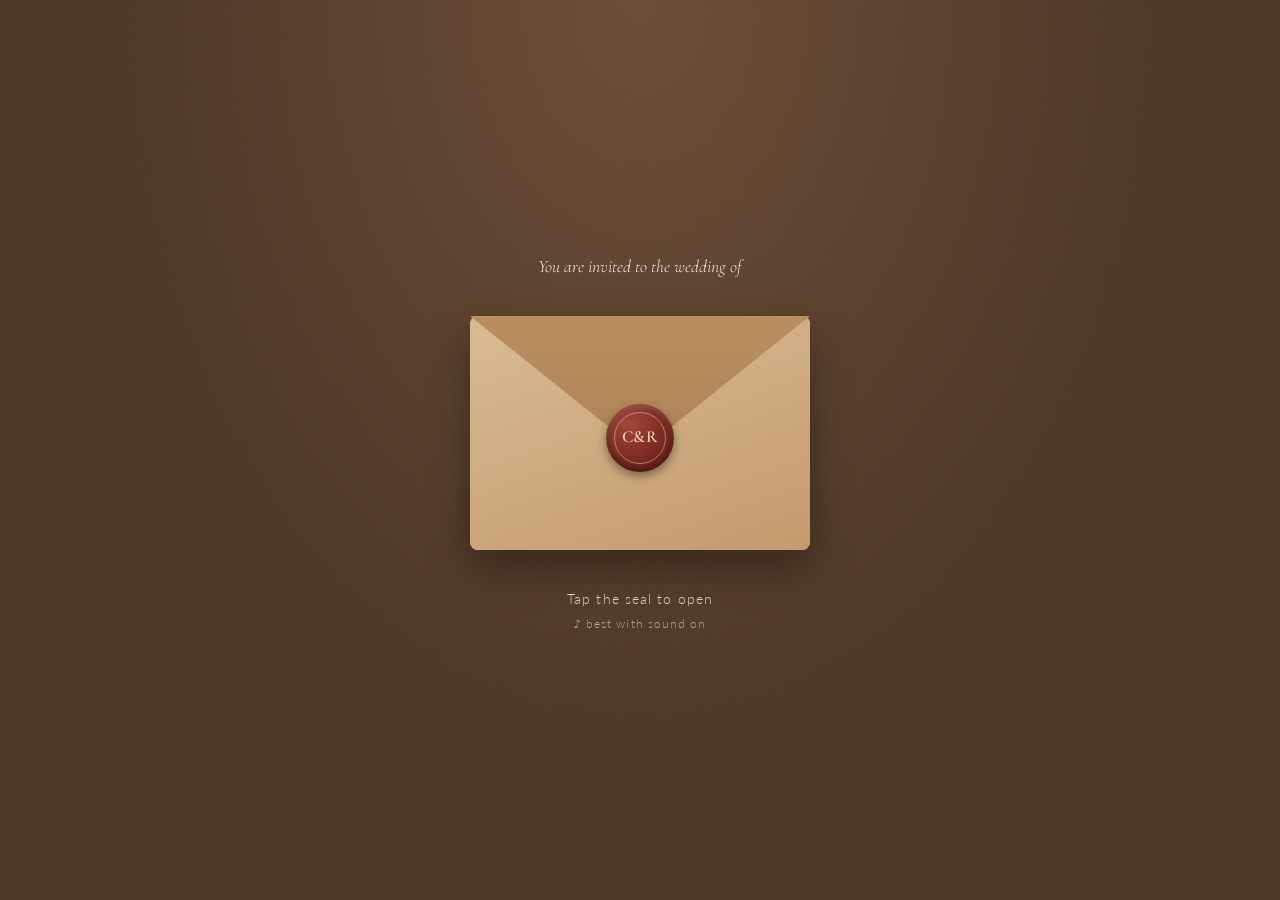
==== index.html @ 9dc74c63 "Connect RSVP to Google Sheet and add invitation details - Google Apps Script backend: name search (3" ====
<!doctype html>
<html lang="en">
<head>
  <meta charset="utf-8" />
  <meta name="viewport" content="width=device-width, initial-scale=1, viewport-fit=cover" />
  <title>Carol &amp; Ranel</title>
  <meta name="description" content="Carol Aquino & Ranel Banta · November 14, 2026 · Find your name and kindly RSVP." />
  <meta name="theme-color" content="#4a3426" />
  <meta property="og:title" content="Carol & Ranel — November 14, 2026" />
  <meta property="og:description" content="You are invited. Find your name and kindly RSVP." />
  <meta property="og:image" content="https://carol-and-ranel.netlify.app/assets/photos/photo-1.jpg" />
  <link rel="preconnect" href="https://fonts.googleapis.com" />
  <link rel="preconnect" href="https://fonts.gstatic.com" crossorigin />
  <link href="https://fonts.googleapis.com/css2?family=Cormorant+Garamond:ital,wght@0,400;0,500;0,600;1,400&family=Great+Vibes&family=Lato:wght@300;400;700&display=swap" rel="stylesheet" />
  <link rel="stylesheet" href="styles.css" />
</head>
<body class="locked">

  <!-- Falling leaves layer -->
  <div class="leaves" aria-hidden="true"></div>

  <!-- ========== 1. INTRO / ENVELOPE ========== -->
  <section id="intro" class="intro" aria-label="Invitation">
    <div class="intro__inner">
      <p class="intro__kicker">You are invited to the wedding of</p>
      <div class="envelope" id="envelope">
        <div class="envelope__back"></div>
        <div class="envelope__letter">
          <span class="script">Carol</span>
          <span class="amp">&amp;</span>
          <span class="script">Ranel</span>
        </div>
        <div class="envelope__front"></div>
        <div class="envelope__flap"></div>
        <button class="seal" id="openBtn" aria-label="Open the invitation">
          <span>C&amp;R</span>
        </button>
      </div>
      <p class="intro__hint">Tap the seal to open <span class="hint-sound">♪ best with sound on</span></p>
    </div>
  </section>

  <!-- ========== 2. RSVP GATE ========== -->
  <section id="gate" class="gate" aria-label="Find your invitation" hidden>

    <!-- Search -->
    <div id="searchCard" class="paper card gate__card reveal">
      <div class="twig" aria-hidden="true"></div>
      <p class="kicker">Please confirm your attendance</p>
      <h1 class="script gate__title">Find your name</h1>
      <p class="muted">Type your first or last name to find your invitation and the seats reserved for you.</p>

      <div class="search">
        <svg class="search__icon" viewBox="0 0 24 24" aria-hidden="true"><path d="M10.5 3a7.5 7.5 0 0 1 5.96 12.06l4.24 4.24-1.4 1.4-4.24-4.24A7.5 7.5 0 1 1 10.5 3Zm0 2a5.5 5.5 0 1 0 0 11 5.5 5.5 0 0 0 0-11Z"/></svg>
        <input id="search" type="search" inputmode="search" autocomplete="off" autocapitalize="words"
               placeholder="e.g. Juan Dela Cruz" aria-label="Search your name" />
      </div>
      <ul id="results" class="results" role="listbox" aria-label="Matching guests" aria-live="polite"></ul>
      <p class="deadline">Kindly RSVP on or before <strong>October 30, 2026</strong></p>
      <div class="help">
        <p class="muted">Can't find your name? Call or message us:</p>
        <div class="contacts" data-contacts></div>
      </div>
    </div>

    <!-- RSVP closed (after deadline) -->
    <div id="closedCard" class="paper card" hidden>
      <div class="twig" aria-hidden="true"></div>
      <p class="kicker">RSVP is now closed</p>
      <h1 class="script gate__title">Thank you</h1>
      <p>Online RSVP closed on October 30, 2026. If you haven't confirmed yet, please call or message us:</p>
      <div class="contacts" data-contacts></div>
      <button class="btn btn--primary" data-enter>View wedding details</button>
    </div>

    <!-- Guest invitation card (after picking a name) -->
    <div id="invite" class="paper card invite" hidden>
      <button class="back" id="backBtn" aria-label="Back to search">← Not you?</button>
      <p class="kicker">Dearest</p>
      <h2 id="guestName" class="guest-name">—</h2>
      <p id="guestMembers" class="members muted"></p>

      <div class="seats">
        <div class="seats__ring"><span id="seatCount">0</span></div>
        <p>
          <strong>seat<span id="seatPlural">s</span> reserved</strong><br />
          <span class="muted small">in your honor</span>
        </p>
      </div>
      <div id="seatIcons" class="seat-icons" aria-hidden="true"></div>

      <!-- New answer -->
      <div id="rsvpForm">
        <p class="question">Will you celebrate with us?</p>
        <div class="choices" role="radiogroup" aria-label="Attendance">
          <button class="choice" data-choice="yes" role="radio" aria-checked="false">
            <span class="choice__icon">♥</span>
            <span>Joyfully<br />accept</span>
          </button>
          <button class="choice" data-choice="no" role="radio" aria-checked="false">
            <span class="choice__icon">✉</span>
            <span>Regretfully<br />decline</span>
          </button>
        </div>

        <div id="countWrap" class="count" hidden>
          <p class="small">How many of your seats will be used?</p>
          <div class="stepper">
            <button type="button" id="minus" aria-label="Fewer">−</button>
            <output id="attending">1</output>
            <button type="button" id="plus" aria-label="More">+</button>
          </div>
        </div>

        <label class="note">
          <span class="small">A message for the couple <span class="muted">(optional)</span></span>
          <textarea id="message" rows="2" maxlength="300" placeholder="Your wishes for Carol &amp; Ranel…"></textarea>
        </label>

        <p id="formError" class="form-error" role="alert" hidden></p>
        <button id="submitBtn" class="btn btn--primary" disabled>Send my RSVP</button>
        <p class="tiny muted rules">This is an adults-only celebration. Only the guests named on your invitation may attend. Answers are final once sent.</p>
      </div>

      <!-- Already answered -->
      <div id="replied" class="replied" hidden>
        <p class="replied__status" id="repliedText"></p>
        <p class="small muted">Need to change your answer? Please call or message us:</p>
        <div class="contacts" data-contacts></div>
        <button class="btn btn--primary" data-enter>View wedding details</button>
      </div>
    </div>

    <!-- Thank-you -->
    <div id="thanks" class="paper card thanks" hidden>
      <div class="thanks__icon" id="thanksIcon">♥</div>
      <h2 class="script" id="thanksTitle">Thank you!</h2>
      <p id="thanksText"></p>
      <button class="btn btn--primary" data-enter>View our wedding details</button>
    </div>
  </section>

  <!-- ========== 3. MAIN SITE (unlocked after RSVP) ========== -->
  <main id="site" class="site" hidden>

    <header class="hero">
      <div class="hero__photo">
        <img src="assets/photos/photo-1.jpg" alt="Carol and Ranel" data-placeholder="Photo 1 · Hero" />
      </div>
      <div class="hero__text">
        <p class="kicker light">Aquino · Banta</p>
        <h1 class="hero__names"><span class="script">Carol</span><span class="amp">&amp;</span><span class="script">Ranel</span></h1>
        <p class="hero__date">Saturday · November 14, 2026</p>
        <p class="hero__place">Mandaluyong City</p>
      </div>
      <a href="#countdown" class="scroll-cue" aria-label="Scroll down"><span></span></a>
    </header>

    <section id="countdown" class="section countdown reveal">
      <p class="kicker">Counting down to forever</p>
      <div class="timer">
        <div><b id="cdD">00</b><small>days</small></div>
        <div><b id="cdH">00</b><small>hours</small></div>
        <div><b id="cdM">00</b><small>mins</small></div>
        <div><b id="cdS">00</b><small>secs</small></div>
      </div>
    </section>

    <section class="section story">
      <div class="story__photo reveal">
        <img src="assets/photos/photo-2.jpg" alt="Carol and Ranel" data-placeholder="Photo 2" />
      </div>
      <div class="story__text reveal">
        <p class="kicker">With our closest loved ones</p>
        <h2 class="script">An intimate celebration</h2>
        <p>We're keeping our wedding intimate and celebrating with our closest family and loved ones. Thank you for being part of our special day — we're so excited to celebrate with you!</p>
      </div>
    </section>

    <section class="section details">
      <p class="kicker reveal">The celebration</p>
      <h2 class="script reveal">Wedding details</h2>
      <div class="detail-grid">
        <article class="paper detail reveal">
          <div class="detail__icon">⛪</div>
          <h3>Ceremony</h3>
          <p class="detail__time">2:30 PM</p>
          <p><strong>San Felipe Neri Parish Church</strong><br />Boni Avenue, 1550 Rt. Rev. G. Aglipay,<br />Mandaluyong City</p>
          <a class="btn btn--ghost" href="https://www.google.com/maps/search/?api=1&query=San+Felipe+Neri+Parish+Church+Boni+Avenue+Mandaluyong+City" target="_blank" rel="noopener">Open in Maps</a>
        </article>
        <article class="paper detail reveal">
          <div class="detail__icon">🥂</div>
          <h3>Reception</h3>
          <p class="detail__time">5:00 PM</p>
          <p><strong>The Secret Garden</strong><br />Barangka Dr. Busilak St.,<br />Mandaluyong City</p>
          <p class="small muted">Reception to follow immediately after the ceremony.</p>
          <a class="btn btn--ghost" href="https://www.google.com/maps/search/?api=1&query=The+Secret+Garden+Barangka+Drive+Mandaluyong+City" target="_blank" rel="noopener">Open in Maps</a>
        </article>
      </div>
    </section>

    <section class="section entourage">
      <p class="kicker reveal">Aquino · Banta</p>
      <h2 class="script reveal">Our entourage</h2>

      <div class="ent-group reveal">
        <h3>Principal Sponsors</h3>
        <div class="ent-cols">
          <p>Coun. Mr. Danny De Guzman<br />Mr. Jon Salang</p>
          <p>Mrs. Mila Panen<br />Mrs. Esther Valencia</p>
        </div>
      </div>
      <div class="ent-cols reveal">
        <div class="ent-group"><h3>Best Man</h3><p>Mr. Richard Valencia</p></div>
        <div class="ent-group"><h3>Brother of the Bride</h3><p>Mr. Raymundo Aquino</p></div>
      </div>
      <div class="ent-cols reveal">
        <div class="ent-group"><h3>Matron of Honor</h3><p>Mrs. Karla Mae Salvador-Macalanda</p></div>
        <div class="ent-group"><h3>Maid of Honor</h3><p>Ms. Christine Salvador</p></div>
      </div>
      <div class="ent-cols reveal">
        <div class="ent-group"><h3>Veil</h3><p>Ms. Arlene Macaraeg<br />Mr. Nico Macaraeg</p></div>
        <div class="ent-group"><h3>Cord</h3><p>Mrs. Cecile Aquino<br />Mr. Eric Aquino</p></div>
      </div>
      <div class="ent-cols reveal">
        <div class="ent-group"><h3>Candle</h3><p>Ms. Joyce Aquino<br />Mr. Kaizer Macalanda</p></div>
        <div class="ent-group"><h3>Coin Bearer</h3><p>Mr. Carlos Magalong</p></div>
      </div>
      <div class="ent-cols reveal">
        <div class="ent-group"><h3>Ring Bearer</h3><p>Mr. Khalifa Drake Medel</p></div>
        <div class="ent-group"><h3>Bible Bearer</h3><p>Mr. Reynald Aquino</p></div>
      </div>
    </section>

    <section class="section attire">
      <p class="kicker reveal">What to wear</p>
      <h2 class="script reveal">Dress code</h2>
      <div class="swatches reveal">
        <span style="--c:#efe6e3" title="Blush cream"></span>
        <span style="--c:#c08a7c" title="Rose brown"></span>
        <span style="--c:#6b4134" title="Chocolate"></span>
        <span style="--c:#2f211c" title="Espresso"></span>
      </div>
      <div class="attire-grid">
        <article class="paper attire-card reveal">
          <h3>Female Guests</h3>
          <p>A formal dress or formal outfit in colors that match our wedding theme.</p>
        </article>
        <article class="paper attire-card reveal">
          <h3>Male Guests</h3>
          <p>A long-sleeved polo or formal polo shirt in colors that match our wedding theme.</p>
        </article>
        <article class="paper attire-card reveal">
          <h3>Female Entourage</h3>
          <p>A floor-length formal dress in a light brown shade.</p>
        </article>
        <article class="paper attire-card reveal">
          <h3>Male Entourage</h3>
          <p>A long-sleeved formal coat in light brown or black shades.</p>
        </article>
      </div>
    </section>

    <section class="section gallery">
      <div class="gallery__photo reveal">
        <img src="assets/photos/photo-3.jpg" alt="Carol and Ranel" data-placeholder="Photo 3" />
      </div>
    </section>

    <section class="section notes">
      <article class="paper detail reveal">
        <div class="detail__icon">🎁</div>
        <h3>Gift Note</h3>
        <p>Your presence is the greatest gift we could ask for.</p>
        <p>If you wish to bless us with a gift, we would truly appreciate it. Most of all, thank you for celebrating this special day with us and for being part of our journey.</p>
      </article>
      <article class="paper detail reveal">
        <div class="detail__icon">📷</div>
        <h3>Snap &amp; Share</h3>
        <p>We'd love to see your favorite moments from our special day! Tag us and use our wedding hashtag:</p>
        <button class="hashtag" id="hashtag" aria-label="Copy hashtag">#CarolAndRanelWedding <span>copy</span></button>
      </article>
    </section>

    <section class="section faq">
      <p class="kicker reveal">Good to know</p>
      <h2 class="script reveal">Questions</h2>
      <details class="reveal"><summary>Can I bring a plus one?</summary><p>We're keeping our wedding intimate, so we kindly ask that only the guests named on your invitation join us. Your reserved seats are shown on your RSVP.</p></details>
      <details class="reveal"><summary>Are kids welcome?</summary><p>This will be an adults-only celebration. We hope you understand as we keep the celebration small.</p></details>
      <details class="reveal"><summary>Can I change my RSVP?</summary><p>Please call or message Karla or Ranel and they'll update it for you.</p></details>
      <details class="reveal"><summary>What time should I arrive?</summary><p>The ceremony starts at 2:30 PM at San Felipe Neri Parish Church. The reception follows immediately after at The Secret Garden.</p></details>
    </section>

    <section class="section my-rsvp reveal">
      <div class="paper card">
        <p class="kicker">Your RSVP</p>
        <p id="myRsvp"></p>
        <p class="small muted">Need to change something? Call or message us:</p>
        <div class="contacts" data-contacts></div>
      </div>
    </section>

    <footer class="footer">
      <p class="script">Carol &amp; Ranel</p>
      <p class="small">11 · 14 · 2026</p>
      <p class="tiny">#CarolAndRanelWedding</p>
    </footer>
  </main>

  <!-- Music toggle -->
  <button id="musicBtn" class="music" aria-label="Toggle music" hidden>
    <span class="music__bars"><i></i><i></i><i></i><i></i></span>
  </button>

  <script src="config.js"></script>
  <script src="demo-guests.js"></script>
  <script src="app.js"></script>
</body>
</html>
---- styles.css ----
/* ============ Rustic palette ============ */
:root {
  --espresso: #3b2a20;
  --bark: #4a3426;
  --walnut: #7b5232;
  --caramel: #a87b51;
  --latte: #cfb08a;
  --cream: #f4ebdd;
  --paper: #fbf6ee;
  --olive: #6b6f4e;
  --ink: #3b2a20;
  --muted: #7d6754;
  --radius: 18px;
  --shadow: 0 10px 30px rgba(59, 42, 32, .18), 0 2px 6px rgba(59, 42, 32, .12);
  --serif: "Cormorant Garamond", Georgia, serif;
  --script: "Great Vibes", cursive;
  --sans: "Lato", system-ui, sans-serif;
  /* subtle paper grain */
  --grain: url("data:image/svg+xml;utf8,<svg xmlns='http://www.w3.org/2000/svg' width='160' height='160'><filter id='n'><feTurbulence type='fractalNoise' baseFrequency='.9' numOctaves='3' stitchTiles='stitch'/><feColorMatrix values='0 0 0 0 .3  0 0 0 0 .2  0 0 0 0 .1  0 0 0 .09 0'/></filter><rect width='100%' height='100%' filter='url(%23n)'/></svg>");
}

* { box-sizing: border-box; }
html { scroll-behavior: smooth; -webkit-text-size-adjust: 100%; }
body {
  margin: 0;
  font-family: var(--sans);
  font-weight: 300;
  color: var(--ink);
  background: var(--cream) var(--grain);
  line-height: 1.6;
  overflow-x: hidden;
}
body.locked { overflow: hidden; height: 100dvh; }
img { max-width: 100%; display: block; }
button { font: inherit; color: inherit; cursor: pointer; -webkit-tap-highlight-color: transparent; }
[hidden] { display: none !important; }

.script { font-family: var(--script); font-weight: 400; }
.kicker { font-family: var(--sans); text-transform: uppercase; letter-spacing: .28em; font-size: .72rem; color: var(--walnut); margin: 0 0 .4rem; }
.kicker.light { color: var(--cream); }
.muted { color: var(--muted); }
.small { font-size: .9rem; }
.tiny { font-size: .75rem; }
h1, h2, h3 { margin: 0; font-weight: 400; }
h2.script { font-size: clamp(2.4rem, 9vw, 3.4rem); color: var(--bark); line-height: 1.1; margin-bottom: 1rem; }

.paper {
  background: var(--paper) var(--grain);
  border-radius: var(--radius);
  box-shadow: var(--shadow);
  position: relative;
}
.paper::after { /* stitched border */
  content: ""; position: absolute; inset: 8px;
  border: 1px dashed rgba(123, 82, 50, .35);
  border-radius: calc(var(--radius) - 6px);
  pointer-events: none;
}

.btn {
  display: inline-flex; align-items: center; justify-content: center;
  padding: .95rem 1.6rem; border-radius: 999px; border: 0;
  font-family: var(--sans); font-weight: 700; letter-spacing: .12em; text-transform: uppercase; font-size: .78rem;
  text-decoration: none; transition: transform .2s, box-shadow .2s, opacity .2s, background .2s;
}
.btn:active { transform: scale(.97); }
.btn--primary { background: var(--walnut); color: var(--cream); width: 100%; box-shadow: 0 6px 16px rgba(123, 82, 50, .35); }
.btn--primary:disabled { opacity: .4; box-shadow: none; cursor: not-allowed; }
.btn--ghost { background: transparent; color: var(--walnut); border: 1.5px solid var(--caramel); }

/* ============ Falling leaves ============ */
.leaves { position: fixed; inset: 0; pointer-events: none; z-index: 5; overflow: hidden; }
.leaf {
  position: absolute; top: -40px; width: 18px; height: 18px;
  background: var(--c, var(--caramel));
  border-radius: 0 70% 0 70%;
  opacity: .75;
  animation: fall var(--d, 12s) linear forwards;
}
@keyframes fall {
  0%   { transform: translate(0, 0) rotate(0deg); }
  25%  { transform: translate(30px, 25vh) rotate(90deg); }
  50%  { transform: translate(-25px, 52vh) rotate(200deg); }
  75%  { transform: translate(35px, 78vh) rotate(290deg); }
  100% { transform: translate(-10px, 110vh) rotate(380deg); }
}

/* ============ 1. Intro / envelope ============ */
.intro {
  position: fixed; inset: 0; z-index: 20;
  display: grid; place-items: center; padding: 24px 16px;
  background:
    radial-gradient(ellipse at top, rgba(168, 123, 81, .35), transparent 60%),
    var(--bark) var(--grain);
  color: var(--cream);
  transition: opacity 1s ease, visibility 1s;
}
.intro.gone { opacity: 0; visibility: hidden; }
.intro__inner { text-align: center; width: 100%; max-width: 380px; }
.intro__kicker { font-family: var(--serif); font-style: italic; font-size: 1.1rem; opacity: .85; margin: 0 0 2.2rem; animation: fadeUp 1.2s .2s both; }
.intro__hint { margin-top: 2.4rem; font-size: .85rem; letter-spacing: .08em; opacity: .85; animation: pulse 2.4s ease-in-out infinite; }
.hint-sound { display: block; font-size: .72rem; opacity: .7; margin-top: .3rem; }

.envelope { position: relative; width: min(84vw, 340px); aspect-ratio: 1.45; margin: 0 auto; perspective: 900px; animation: fadeUp 1.2s .5s both; }
.envelope__back, .envelope__front, .envelope__flap { position: absolute; inset: 0; }
.envelope__back { background: #c8a47c var(--grain); border-radius: 8px; box-shadow: 0 18px 40px rgba(0,0,0,.35); }
.envelope__front {
  background: linear-gradient(160deg, #d9bb93, #c49a6c) ;
  clip-path: polygon(0 0, 50% 55%, 100% 0, 100% 100%, 0 100%);
  border-radius: 8px; z-index: 3;
}
.envelope__flap {
  background: linear-gradient(180deg, #b98e60, #a87b51);
  clip-path: polygon(0 0, 100% 0, 50% 58%);
  transform-origin: top; z-index: 4;
  transition: transform .8s cubic-bezier(.6, 0, .3, 1), z-index 0s .4s;
}
.envelope__letter {
  position: absolute; left: 7%; right: 7%; top: 8%; bottom: 8%; z-index: 2;
  background: var(--paper) var(--grain); border-radius: 6px;
  display: flex; align-items: center; justify-content: center; gap: .4rem; flex-wrap: wrap;
  color: var(--bark); font-size: 2rem;
  transition: transform 1s cubic-bezier(.3, 1.3, .5, 1) .6s;
}
.envelope__letter .amp { font-family: var(--serif); font-style: italic; font-size: 1.4rem; color: var(--caramel); }
.seal {
  position: absolute; left: 50%; top: 52%; z-index: 5;
  width: 68px; height: 68px; margin: -34px 0 0 -34px; border: 0; border-radius: 50%;
  background: radial-gradient(circle at 35% 30%, #a2463a, #6e231b 70%);
  box-shadow: 0 4px 10px rgba(0,0,0,.4), inset 0 -3px 6px rgba(0,0,0,.35), inset 0 3px 4px rgba(255,255,255,.15);
  color: #f1d3bf; font-family: var(--serif); font-weight: 600; font-size: 1.05rem; letter-spacing: .02em;
  animation: sealBeat 2.4s ease-in-out infinite;
  transition: transform .5s, opacity .5s;
}
.seal span { display: grid; place-items: center; width: 52px; height: 52px; margin: auto; border: 1.5px solid rgba(241, 211, 191, .5); border-radius: 50%; }
.envelope.open .seal { transform: scale(0) rotate(90deg); opacity: 0; animation: none; }
.envelope.open .envelope__flap { transform: rotateX(180deg); z-index: 1; }
.envelope.open .envelope__letter { transform: translateY(-58%); }

@keyframes sealBeat { 0%, 100% { transform: scale(1); } 50% { transform: scale(1.08); } }
@keyframes pulse { 0%, 100% { opacity: .5; } 50% { opacity: 1; } }
@keyframes fadeUp { from { opacity: 0; transform: translateY(24px); } to { opacity: 1; transform: none; } }

/* ============ 2. RSVP gate ============ */
.gate {
  min-height: 100dvh; padding: max(28px, env(safe-area-inset-top)) 16px 40px;
  display: flex; flex-direction: column; align-items: center; justify-content: center; gap: 20px;
  background:
    radial-gradient(ellipse at 50% -10%, rgba(168, 123, 81, .35), transparent 60%),
    var(--cream) var(--grain);
}
.card { width: 100%; max-width: 440px; padding: 34px 24px 28px; text-align: center; }
.gate__title { font-size: clamp(2.8rem, 12vw, 3.6rem); color: var(--bark); line-height: 1.05; margin: .1rem 0 .5rem; }
.twig {
  height: 28px; margin: -6px auto 10px; width: 120px;
  background: url("data:image/svg+xml;utf8,<svg xmlns='http://www.w3.org/2000/svg' viewBox='0 0 120 28'><path d='M4 20 C40 6 80 6 116 20' stroke='%237b5232' stroke-width='1.4' fill='none'/><g fill='%236b6f4e'><ellipse cx='24' cy='12' rx='6' ry='2.6' transform='rotate(-30 24 12)'/><ellipse cx='42' cy='9' rx='6' ry='2.6' transform='rotate(25 42 9)'/><ellipse cx='60' cy='7' rx='6' ry='2.6' transform='rotate(-20 60 7)'/><ellipse cx='78' cy='9' rx='6' ry='2.6' transform='rotate(-25 78 9)'/><ellipse cx='96' cy='12' rx='6' ry='2.6' transform='rotate(30 96 12)'/></g></svg>") center/contain no-repeat;
}

.search { position: relative; margin-top: 1.2rem; }
.search__icon { position: absolute; left: 16px; top: 50%; width: 20px; height: 20px; transform: translateY(-50%); fill: var(--caramel); }
.search input {
  width: 100%; padding: 16px 16px 16px 46px;
  font: 400 1.05rem var(--sans); /* >=16px prevents iOS zoom */
  color: var(--ink); background: #fff; border: 1.5px solid var(--latte); border-radius: 14px;
  outline: none; transition: border-color .2s, box-shadow .2s;
  -webkit-appearance: none; appearance: none;
}
.search input:focus { border-color: var(--walnut); box-shadow: 0 0 0 4px rgba(168, 123, 81, .2); }

.results { list-style: none; margin: 10px 0 0; padding: 0; text-align: left; }
.results li {
  display: flex; align-items: center; justify-content: space-between; gap: 10px;
  padding: 14px 16px; margin-top: 8px; border-radius: 12px;
  background: #fff; border: 1px solid rgba(207, 176, 138, .6);
  animation: fadeUp .35s both; cursor: pointer; transition: background .2s, transform .15s;
}
.results li:active { transform: scale(.98); background: #f6eee2; }
.results .r-name { font-family: var(--serif); font-size: 1.2rem; font-weight: 600; color: var(--bark); line-height: 1.2; }
.results .r-sub { display: block; font-size: .78rem; color: var(--muted); font-family: var(--sans); font-weight: 400; }
.results .r-seats { flex: none; font-size: .72rem; font-weight: 700; letter-spacing: .06em; color: var(--cream); background: var(--caramel); padding: 5px 10px; border-radius: 999px; }
.results .r-done { background: var(--olive); }
.results .empty { justify-content: center; text-align: center; cursor: default; color: var(--muted); font-size: .9rem; background: transparent; border-style: dashed; }
.help { font-size: .82rem; margin: 1.2rem 0 0; }

/* Invitation card */
.invite { animation: fadeUp .6s both; }
.back { position: absolute; top: 18px; left: 18px; z-index: 2; background: none; border: 0; color: var(--walnut); font-size: .8rem; padding: 6px; }
.guest-name { font-family: var(--serif); font-weight: 600; font-size: clamp(1.8rem, 8vw, 2.3rem); color: var(--bark); line-height: 1.15; margin-top: .4rem; }
.members { font-size: .88rem; margin: .4rem 0 0; }
.seats { display: flex; align-items: center; justify-content: center; gap: 14px; margin: 1.4rem 0 .6rem; text-align: left; }
.seats p { margin: 0; line-height: 1.3; }
.seats__ring {
  width: 74px; height: 74px; border-radius: 50%; display: grid; place-items: center;
  background: conic-gradient(var(--walnut) 0 100%); padding: 4px;
  animation: pop .7s cubic-bezier(.3, 1.6, .5, 1) .2s both;
}
.seats__ring span { width: 100%; height: 100%; border-radius: 50%; display: grid; place-items: center; background: var(--paper); font-family: var(--serif); font-size: 2.3rem; font-weight: 600; color: var(--walnut); }
.seat-icons { display: flex; justify-content: center; gap: 8px; margin-bottom: 1.2rem; flex-wrap: wrap; }
.seat-icons i {
  width: 26px; height: 30px; display: block; opacity: 0; animation: pop .45s cubic-bezier(.3, 1.6, .5, 1) both;
  background: url("data:image/svg+xml;utf8,<svg xmlns='http://www.w3.org/2000/svg' viewBox='0 0 26 30'><g fill='%23a87b51'><rect x='4' y='2' width='18' height='14' rx='3'/><rect x='2' y='15' width='22' height='5' rx='2'/><rect x='4' y='20' width='3' height='9' rx='1'/><rect x='19' y='20' width='3' height='9' rx='1'/></g></svg>") center/contain no-repeat;
}
.seat-icons i.used { filter: none; }
.seat-icons i.unused { opacity: .25 !important; }
@keyframes pop { from { opacity: 0; transform: scale(.3); } to { opacity: 1; transform: none; } }

.question { font-family: var(--serif); font-style: italic; font-size: 1.3rem; margin: .4rem 0 .9rem; color: var(--bark); }
.choices { display: grid; grid-template-columns: 1fr 1fr; gap: 12px; }
.choice {
  display: flex; flex-direction: column; align-items: center; gap: 6px;
  padding: 16px 8px; border-radius: 14px; background: #fff; border: 1.5px solid var(--latte);
  font-size: .82rem; font-weight: 700; letter-spacing: .06em; text-transform: uppercase; line-height: 1.3;
  transition: all .25s;
}
.choice__icon { font-size: 1.5rem; color: var(--caramel); transition: transform .3s; }
.choice[aria-checked="true"] { background: var(--walnut); border-color: var(--walnut); color: var(--cream); transform: translateY(-2px); box-shadow: 0 8px 18px rgba(123, 82, 50, .35); }
.choice[aria-checked="true"] .choice__icon { color: var(--cream); transform: scale(1.25); }
.choice[data-choice="no"][aria-checked="true"] { background: var(--muted); border-color: var(--muted); }

.count { margin-top: 1.1rem; animation: fadeUp .4s both; }
.count p { margin: 0 0 .5rem; }
.stepper { display: inline-flex; align-items: center; gap: 4px; background: #fff; border: 1.5px solid var(--latte); border-radius: 999px; padding: 4px; }
.stepper button { width: 44px; height: 44px; border-radius: 50%; border: 0; background: var(--cream); font-size: 1.4rem; color: var(--walnut); }
.stepper button:disabled { opacity: .35; }
.stepper output { min-width: 48px; font-family: var(--serif); font-size: 1.6rem; font-weight: 600; color: var(--bark); }

.note { display: block; text-align: left; margin: 1.2rem 0 1rem; }
.note textarea {
  width: 100%; margin-top: 6px; padding: 12px 14px; resize: none;
  font: 400 1rem var(--sans); color: var(--ink);
  background: #fff; border: 1.5px solid var(--latte); border-radius: 12px; outline: none;
}
.note textarea:focus { border-color: var(--walnut); }
.invite .tiny { margin: .9rem 0 0; }

.thanks { animation: fadeUp .6s both; }
.thanks__icon { font-size: 3rem; color: var(--walnut); animation: heartbeat 1.4s ease-in-out infinite; }
.thanks h2 { font-size: 3.2rem; color: var(--bark); }
.thanks p { margin: .3rem 0 1.4rem; }
@keyframes heartbeat { 0%, 100% { transform: scale(1); } 15% { transform: scale(1.25); } 30% { transform: scale(1); } 45% { transform: scale(1.15); } }

.shake { animation: shake .4s; }
@keyframes shake { 25% { transform: translateX(-6px); } 75% { transform: translateX(6px); } }

/* ============ 3. Main site ============ */
.site { animation: fadeIn 1.2s both; }
@keyframes fadeIn { from { opacity: 0; } to { opacity: 1; } }

.photo-fallback {
  width: 100%; height: 100%; display: grid; place-items: center; text-align: center;
  background: repeating-linear-gradient(45deg, #b48c64 0 14px, #a9805a 14px 28px);
  color: var(--cream); font-family: var(--serif); font-style: italic; font-size: 1.2rem;
}

.hero { position: relative; height: 100svh; min-height: 560px; overflow: hidden; color: var(--cream); }
.hero__photo { position: absolute; inset: 0; }
.hero__photo img, .hero__photo .photo-fallback { width: 100%; height: 100%; object-fit: cover; animation: kenburns 20s ease-out both; }
.hero::after { content: ""; position: absolute; inset: 0; background: linear-gradient(180deg, rgba(59,42,32,.15) 30%, rgba(59,42,32,.85)); }
.hero__text { position: absolute; left: 0; right: 0; bottom: 14vh; z-index: 2; text-align: center; padding: 0 16px; }
.hero__names { display: flex; flex-direction: column; align-items: center; line-height: .95; margin: .4rem 0 1rem; }
.hero__names .script { font-size: clamp(3.6rem, 18vw, 6rem); text-shadow: 0 2px 20px rgba(0,0,0,.3); }
.hero__names .amp { font-family: var(--serif); font-style: italic; font-size: 1.6rem; color: var(--latte); }
.hero__names > * { animation: fadeUp 1.2s both; }
.hero__names > :nth-child(2) { animation-delay: .3s; }
.hero__names > :nth-child(3) { animation-delay: .6s; }
.hero__date { font-family: var(--serif); font-size: 1.25rem; letter-spacing: .06em; margin: 0; animation: fadeUp 1.2s .9s both; }
.hero__place { font-size: .8rem; letter-spacing: .25em; text-transform: uppercase; opacity: .85; margin: .2rem 0 0; animation: fadeUp 1.2s 1.1s both; }
.scroll-cue { position: absolute; bottom: 4vh; left: 50%; z-index: 2; width: 26px; height: 42px; margin-left: -13px; border: 1.5px solid var(--cream); border-radius: 20px; opacity: .8; }
.scroll-cue span { position: absolute; top: 8px; left: 50%; width: 4px; height: 8px; margin-left: -2px; border-radius: 2px; background: var(--cream); animation: scrollDot 1.8s infinite; }
@keyframes scrollDot { 0% { opacity: 0; transform: translateY(0); } 40% { opacity: 1; } 100% { opacity: 0; transform: translateY(14px); } }
@keyframes kenburns { from { transform: scale(1.15); } to { transform: scale(1); } }

.section { padding: 72px 16px; max-width: 760px; margin: 0 auto; text-align: center; }

.countdown { padding-top: 56px; padding-bottom: 40px; }
.timer { display: grid; grid-template-columns: repeat(4, 1fr); gap: 10px; max-width: 420px; margin: .6rem auto 0; }
.timer div { background: var(--paper) var(--grain); border-radius: 14px; padding: 14px 4px; box-shadow: var(--shadow); }
.timer b { display: block; font-family: var(--serif); font-size: 2rem; font-weight: 600; color: var(--walnut); line-height: 1; }
.timer small { font-size: .65rem; letter-spacing: .18em; text-transform: uppercase; color: var(--muted); }

.story { display: grid; gap: 28px; }
.story__photo { position: relative; width: 78%; max-width: 360px; margin: 0 auto; aspect-ratio: 4/5; border-radius: 200px 200px 16px 16px; overflow: hidden; box-shadow: var(--shadow); border: 6px solid var(--paper); }
.story__photo img, .story__photo .photo-fallback { width: 100%; height: 100%; object-fit: cover; }
.story__text p:last-child { font-family: var(--serif); font-size: 1.2rem; line-height: 1.6; }

.details { background: none; }
.detail-grid { display: grid; gap: 18px; }
.detail { padding: 30px 22px; }
.detail__icon { font-size: 2rem; }
.detail h3 { font-family: var(--serif); font-size: 1.7rem; font-weight: 600; color: var(--bark); }
.detail__time { font-family: var(--sans); font-weight: 700; letter-spacing: .2em; color: var(--walnut); margin: .2rem 0 .6rem; }
.detail p { margin: 0 0 1.1rem; }

.swatches { display: flex; justify-content: center; gap: 10px; flex-wrap: wrap; margin: 1.2rem 0; }
.swatches span { width: 42px; height: 42px; border-radius: 50%; background: var(--c); box-shadow: 0 4px 10px rgba(0,0,0,.15), inset 0 0 0 3px rgba(255,255,255,.4); }

.gallery { padding-top: 0; }
.gallery__photo { aspect-ratio: 3/4; max-width: 420px; margin: 0 auto; overflow: hidden; border-radius: 16px; box-shadow: var(--shadow); border: 6px solid var(--paper); transform: rotate(-2deg); }
.gallery__photo img, .gallery__photo .photo-fallback { width: 100%; height: 100%; object-fit: cover; }

.faq details { text-align: left; background: var(--paper) var(--grain); border-radius: 14px; margin: 10px 0; box-shadow: 0 2px 8px rgba(59,42,32,.08); }
.faq summary { padding: 16px 44px 16px 18px; font-family: var(--serif); font-size: 1.2rem; font-weight: 600; color: var(--bark); list-style: none; position: relative; cursor: pointer; }
.faq summary::-webkit-details-marker { display: none; }
.faq summary::after { content: "+"; position: absolute; right: 18px; top: 50%; transform: translateY(-50%); font-family: var(--sans); color: var(--caramel); font-size: 1.4rem; transition: transform .3s; }
.faq details[open] summary::after { transform: translateY(-50%) rotate(45deg); }
.faq details p { margin: 0; padding: 0 18px 16px; }

.my-rsvp .card { margin: 0 auto; }
.my-rsvp p#myRsvp { font-family: var(--serif); font-size: 1.2rem; }

.footer { text-align: center; padding: 50px 16px calc(90px + env(safe-area-inset-bottom)); background: var(--espresso) var(--grain); color: var(--latte); }
.footer .script { font-size: 2.6rem; color: var(--cream); margin: 0; }
.footer p { margin: .2rem 0; }

/* Scroll reveal */
.reveal { opacity: 0; transform: translateY(30px); transition: opacity .9s ease, transform .9s ease; }
.reveal.in { opacity: 1; transform: none; }

/* ============ Music button ============ */
.music {
  position: fixed; right: 16px; bottom: calc(16px + env(safe-area-inset-bottom)); z-index: 30;
  width: 50px; height: 50px; border-radius: 50%; border: 0;
  background: var(--walnut); box-shadow: 0 6px 18px rgba(59,42,32,.4);
  display: grid; place-items: center;
}
.music__bars { display: flex; align-items: flex-end; gap: 3px; height: 18px; }
.music__bars i { width: 3px; height: 100%; background: var(--cream); border-radius: 2px; transform-origin: bottom; animation: eq 1s ease-in-out infinite; }
.music__bars i:nth-child(2) { animation-delay: -.3s; }
.music__bars i:nth-child(3) { animation-delay: -.6s; }
.music__bars i:nth-child(4) { animation-delay: -.15s; }
.music.off .music__bars i { animation: none; transform: scaleY(.25); }
@keyframes eq { 0%, 100% { transform: scaleY(.3); } 50% { transform: scaleY(1); } }

/* ============ Larger screens ============ */
@media (min-width: 760px) {
  .story { grid-template-columns: 1fr 1fr; align-items: center; text-align: left; }
  .detail-grid { grid-template-columns: 1fr 1fr; }
  .hero__names { flex-direction: row; gap: 1rem; align-items: baseline; justify-content: center; }
}

@media (prefers-reduced-motion: reduce) {
  *, *::before, *::after { animation-duration: .01ms !important; animation-iteration-count: 1 !important; transition-duration: .01ms !important; }
  .leaves { display: none; }
}

/* keep leaves behind cards & text */
.card, .detail, .timer div, .faq details, .story__photo, .gallery__photo { z-index: 6; }
.hero__text, .scroll-cue { z-index: 6; }
.search input::-webkit-search-cancel-button { -webkit-appearance: none; height: 16px; width: 16px; cursor: pointer;
  background: url("data:image/svg+xml;utf8,<svg xmlns='http://www.w3.org/2000/svg' viewBox='0 0 16 16'><path d='M3 3l10 10M13 3L3 13' stroke='%23a87b51' stroke-width='2' stroke-linecap='round'/></svg>") center/contain no-repeat; }

/* ============ Contacts ============ */
.contacts { display: grid; gap: 8px; margin: .6rem 0 1.2rem; text-align: left; }
.contact { display: flex; align-items: center; gap: 8px; padding: 10px 12px; background: #fff; border: 1px solid rgba(207, 176, 138, .6); border-radius: 12px; }
.contact__name { flex: 1; font-family: var(--serif); font-weight: 600; font-size: 1.05rem; color: var(--bark); line-height: 1.2; }
.contact__name small { display: block; font-family: var(--sans); font-weight: 400; font-size: .78rem; color: var(--muted); letter-spacing: .04em; }
.contact a { flex: none; padding: 8px 14px; border-radius: 999px; background: var(--cream); color: var(--walnut); font-size: .72rem; font-weight: 700; letter-spacing: .1em; text-transform: uppercase; text-decoration: none; }
.contact a:active { background: var(--latte); }
.help .contacts { margin-bottom: 0; }
.help p { margin: 0; }

.deadline { margin: 1.2rem 0 0; font-family: var(--serif); font-style: italic; font-size: 1.05rem; color: var(--walnut); }
.form-error { margin: 0 0 .8rem; padding: 10px 12px; border-radius: 10px; background: #f7e3dc; color: #8a3a2a; font-size: .88rem; }
.rules { line-height: 1.5; }
.replied { animation: fadeUp .4s both; }
.replied__status { font-family: var(--serif); font-size: 1.25rem; color: var(--bark); margin: .4rem 0 1rem; }

/* loading dots */
.results .loading { display: flex; gap: 10px; align-items: center; justify-content: center; }
.dots { display: inline-flex; gap: 4px; }
.dots i { width: 6px; height: 6px; border-radius: 50%; background: var(--caramel); animation: dot 1s infinite; }
.dots i:nth-child(2) { animation-delay: .15s; }
.dots i:nth-child(3) { animation-delay: .3s; }
@keyframes dot { 0%, 100% { opacity: .25; transform: translateY(0); } 50% { opacity: 1; transform: translateY(-3px); } }

/* ============ Entourage (dark section) ============ */
.entourage { background: var(--bark) var(--grain); color: var(--cream); max-width: none; }
.entourage h2.script { color: var(--cream); }
.entourage .kicker { color: var(--latte); }
.entourage > * { max-width: 560px; margin-left: auto; margin-right: auto; }
.ent-group { margin: 1.4rem 0 0; }
.ent-group h3 { font-family: var(--script); font-size: 1.9rem; color: var(--latte); line-height: 1.1; margin-bottom: .2rem; }
.ent-group p { margin: 0; font-family: var(--serif); font-size: 1.08rem; line-height: 1.45; }
.ent-cols { display: grid; grid-template-columns: 1fr 1fr; gap: 6px 14px; }
.ent-cols > .ent-group { margin-top: 1.4rem; }
.ent-group .ent-cols p { margin: 0; }

/* ============ Dress code ============ */
.attire-grid { display: grid; grid-template-columns: 1fr 1fr; gap: 12px; margin-top: .4rem; }
.attire-card { padding: 22px 14px; }
.attire-card h3 { font-family: var(--script); font-size: 1.7rem; color: var(--walnut); line-height: 1.1; margin-bottom: .3rem; }
.attire-card p { margin: 0; font-size: .9rem; line-height: 1.5; }

/* ============ Gift & hashtag ============ */
.notes { display: grid; gap: 18px; padding-top: 24px; }
.notes .detail h3 { margin-bottom: .6rem; }
.notes .detail p { margin: 0 0 .8rem; }
.hashtag {
  display: inline-flex; align-items: center; gap: 8px; max-width: 100%;
  padding: 10px 16px; border-radius: 999px; border: 1.5px dashed var(--caramel); background: #fff;
  font-family: var(--serif); font-weight: 600; font-size: 1.05rem; color: var(--walnut); position: relative; z-index: 7;
}
.hashtag span { font-family: var(--sans); font-size: .65rem; letter-spacing: .12em; text-transform: uppercase; color: var(--cream); background: var(--caramel); border-radius: 999px; padding: 3px 8px; }

.my-rsvp p#myRsvp { line-height: 1.5; }

@media (min-width: 760px) {
  .notes { grid-template-columns: 1fr 1fr; }
  .attire-grid { grid-template-columns: repeat(4, 1fr); }
}
@media (max-width: 420px) {
  .ent-group h3 { font-size: 1.6rem; }
  .ent-group p { font-size: .98rem; }
  .ent-cols { gap: 4px 10px; }
}
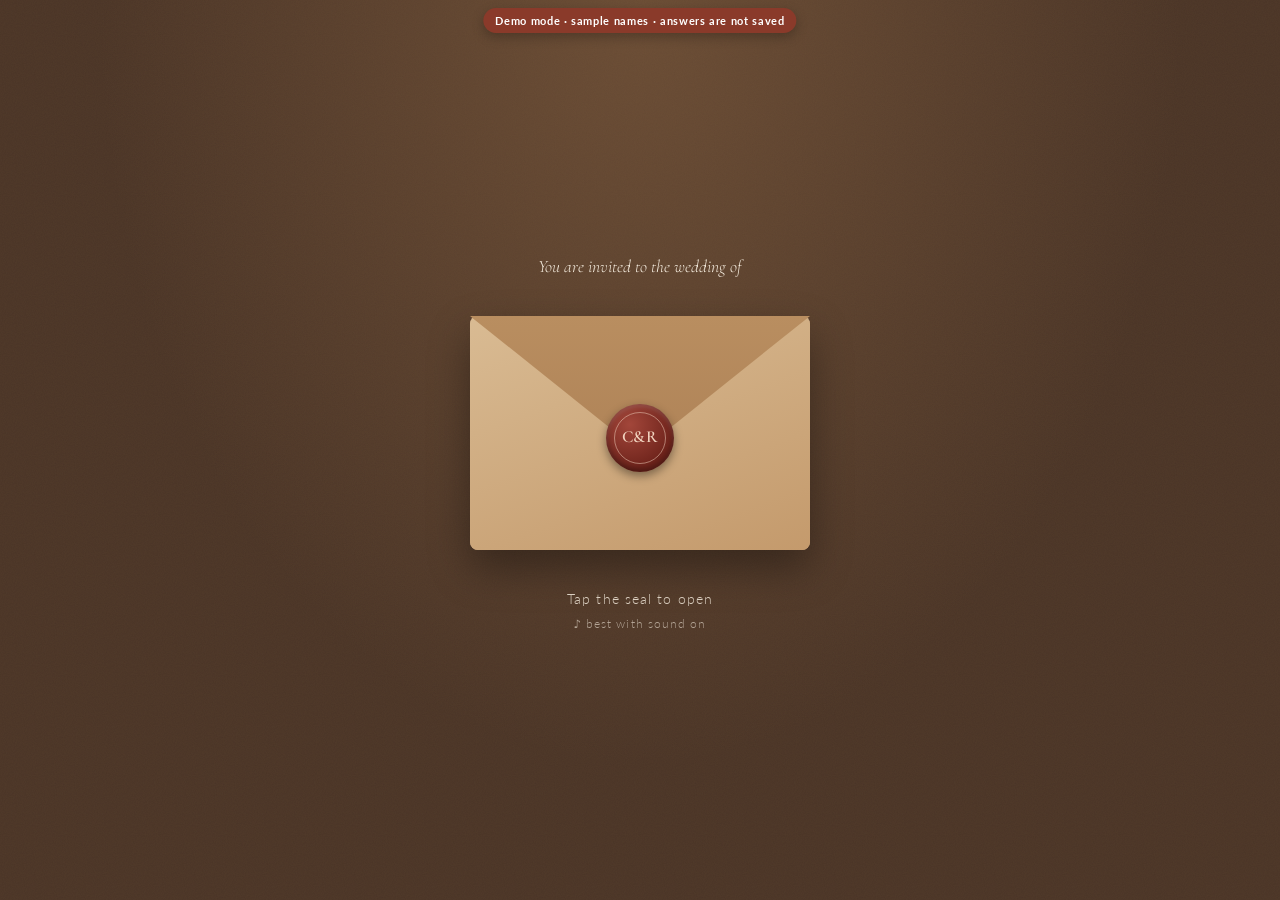
==== commit eff7e1d2: "Show demo-mode label and add 'RSVP for another invitation' Demo mode keeps answers only in the open " ====
--- a/index.html
+++ b/index.html
@@ -73,12 +73,11 @@
       <button class="btn btn--primary" data-enter>View wedding details</button>
     </div>
 
-    <!-- Guest invitation card (after picking a name) -->
+    <!-- Invitation card (after picking a name): one answer per guest -->
     <div id="invite" class="paper card invite" hidden>
       <button class="back" id="backBtn" aria-label="Back to search">← Not you?</button>
       <p class="kicker">Dearest</p>
       <h2 id="guestName" class="guest-name">—</h2>
-      <p id="guestMembers" class="members muted"></p>
 
       <div class="seats">
         <div class="seats__ring"><span id="seatCount">0</span></div>
@@ -89,43 +88,28 @@
       </div>
       <div id="seatIcons" class="seat-icons" aria-hidden="true"></div>
 
-      <!-- New answer -->
+      <p class="question" id="question">Who will be celebrating with us?</p>
+      <p class="small muted hint" id="questionHint">Answer for yourself and anyone you know.<br />Leave the rest blank so they can answer themselves.</p>
+      <ul id="people" class="people"></ul>
+
       <div id="rsvpForm">
-        <p class="question">Will you celebrate with us?</p>
-        <div class="choices" role="radiogroup" aria-label="Attendance">
-          <button class="choice" data-choice="yes" role="radio" aria-checked="false">
-            <span class="choice__icon">♥</span>
-            <span>Joyfully<br />accept</span>
-          </button>
-          <button class="choice" data-choice="no" role="radio" aria-checked="false">
-            <span class="choice__icon">✉</span>
-            <span>Regretfully<br />decline</span>
-          </button>
-        </div>
-
-        <div id="countWrap" class="count" hidden>
-          <p class="small">How many of your seats will be used?</p>
-          <div class="stepper">
-            <button type="button" id="minus" aria-label="Fewer">−</button>
-            <output id="attending">1</output>
-            <button type="button" id="plus" aria-label="More">+</button>
-          </div>
-        </div>
-
+        <label class="as">
+          <span class="small">I am</span>
+          <select id="answeredBy" aria-label="Who is answering"></select>
+        </label>
         <label class="note">
           <span class="small">A message for the couple <span class="muted">(optional)</span></span>
           <textarea id="message" rows="2" maxlength="300" placeholder="Your wishes for Carol &amp; Ranel…"></textarea>
         </label>
-
         <p id="formError" class="form-error" role="alert" hidden></p>
         <button id="submitBtn" class="btn btn--primary" disabled>Send my RSVP</button>
         <p class="tiny muted rules">This is an adults-only celebration. Only the guests named on your invitation may attend. Answers are final once sent.</p>
-      </div>
-
-      <!-- Already answered -->
+        <button id="skipBtn" class="link-btn" data-enter hidden>My answer is already in, view wedding details</button>
+      </div>
+
+      <!-- Everyone on this invitation has answered -->
       <div id="replied" class="replied" hidden>
-        <p class="replied__status" id="repliedText"></p>
-        <p class="small muted">Need to change your answer? Please call or message us:</p>
+        <p class="small muted">Need to change an answer? Please call or message us:</p>
         <div class="contacts" data-contacts></div>
         <button class="btn btn--primary" data-enter>View wedding details</button>
       </div>
@@ -294,9 +278,10 @@
     <section class="section my-rsvp reveal">
       <div class="paper card">
         <p class="kicker">Your RSVP</p>
-        <p id="myRsvp"></p>
+        <ul id="myRsvp" class="my-list"></ul>
         <p class="small muted">Need to change something? Call or message us:</p>
         <div class="contacts" data-contacts></div>
+        <button id="anotherBtn" class="btn btn--ghost">RSVP for another invitation</button>
       </div>
     </section>
 
--- a/styles.css
+++ b/styles.css
@@ -205,24 +205,6 @@
 @keyframes pop { from { opacity: 0; transform: scale(.3); } to { opacity: 1; transform: none; } }
 
 .question { font-family: var(--serif); font-style: italic; font-size: 1.3rem; margin: .4rem 0 .9rem; color: var(--bark); }
-.choices { display: grid; grid-template-columns: 1fr 1fr; gap: 12px; }
-.choice {
-  display: flex; flex-direction: column; align-items: center; gap: 6px;
-  padding: 16px 8px; border-radius: 14px; background: #fff; border: 1.5px solid var(--latte);
-  font-size: .82rem; font-weight: 700; letter-spacing: .06em; text-transform: uppercase; line-height: 1.3;
-  transition: all .25s;
-}
-.choice__icon { font-size: 1.5rem; color: var(--caramel); transition: transform .3s; }
-.choice[aria-checked="true"] { background: var(--walnut); border-color: var(--walnut); color: var(--cream); transform: translateY(-2px); box-shadow: 0 8px 18px rgba(123, 82, 50, .35); }
-.choice[aria-checked="true"] .choice__icon { color: var(--cream); transform: scale(1.25); }
-.choice[data-choice="no"][aria-checked="true"] { background: var(--muted); border-color: var(--muted); }
-
-.count { margin-top: 1.1rem; animation: fadeUp .4s both; }
-.count p { margin: 0 0 .5rem; }
-.stepper { display: inline-flex; align-items: center; gap: 4px; background: #fff; border: 1.5px solid var(--latte); border-radius: 999px; padding: 4px; }
-.stepper button { width: 44px; height: 44px; border-radius: 50%; border: 0; background: var(--cream); font-size: 1.4rem; color: var(--walnut); }
-.stepper button:disabled { opacity: .35; }
-.stepper output { min-width: 48px; font-family: var(--serif); font-size: 1.6rem; font-weight: 600; color: var(--bark); }
 
 .note { display: block; text-align: left; margin: 1.2rem 0 1rem; }
 .note textarea {
@@ -413,3 +395,51 @@
   .ent-group p { font-size: .98rem; }
   .ent-cols { gap: 4px 10px; }
 }
+
+/* ============ Per-guest RSVP ============ */
+.hint { margin: -.4rem 0 1rem; line-height: 1.5; }
+.people { list-style: none; margin: 0 0 1rem; padding: 0; text-align: left; display: grid; gap: 8px; }
+.person {
+  display: flex; align-items: center; justify-content: space-between; gap: 10px; flex-wrap: wrap;
+  padding: 12px 12px 12px 14px; border-radius: 14px; background: #fff; border: 1px solid rgba(207, 176, 138, .6);
+  animation: fadeUp .35s both;
+}
+.person.done { background: rgba(255, 255, 255, .55); }
+.person__name { flex: 1 1 140px; font-family: var(--serif); font-weight: 600; font-size: 1.15rem; color: var(--bark); line-height: 1.2; }
+.person__name small { display: block; font-family: var(--sans); font-weight: 400; font-size: .74rem; color: var(--muted); margin-top: 2px; }
+.person__name .table-no { color: var(--walnut); font-weight: 700; letter-spacing: .06em; }
+.seg { display: inline-flex; flex: none; background: var(--cream); border-radius: 999px; padding: 3px; gap: 2px; }
+.seg button {
+  border: 0; background: transparent; border-radius: 999px; padding: 9px 12px; min-height: 40px;
+  font-size: .74rem; font-weight: 700; letter-spacing: .04em; color: var(--walnut); transition: background .2s, color .2s, transform .15s;
+}
+.seg button[aria-checked="true"][data-a="yes"] { background: var(--walnut); color: var(--cream); box-shadow: 0 3px 8px rgba(123, 82, 50, .3); }
+.seg button[aria-checked="true"][data-a="no"] { background: var(--muted); color: var(--cream); }
+.seg button:active { transform: scale(.95); }
+.badge { flex: none; font-size: .72rem; font-weight: 700; letter-spacing: .05em; padding: 6px 11px; border-radius: 999px; }
+.badge--yes { background: var(--olive); color: var(--cream); }
+.badge--no { background: #e7ddd2; color: var(--muted); }
+
+.as { display: flex; align-items: center; gap: 10px; text-align: left; margin: .2rem 0 0; }
+.as select {
+  flex: 1; min-width: 0; padding: 11px 36px 11px 12px; font: 400 1rem var(--sans); color: var(--ink);
+  background: #fff url("data:image/svg+xml;utf8,<svg xmlns='http://www.w3.org/2000/svg' viewBox='0 0 12 8'><path d='M1 1l5 5 5-5' stroke='%23a87b51' stroke-width='1.6' fill='none'/></svg>") right 12px center/12px no-repeat;
+  border: 1.5px solid var(--latte); border-radius: 12px; -webkit-appearance: none; appearance: none; outline: none;
+}
+.as select:focus { border-color: var(--walnut); }
+.link-btn { display: block; margin: 1rem auto 0; background: none; border: 0; color: var(--walnut); font-size: .85rem; text-decoration: underline; text-underline-offset: 3px; padding: 6px; }
+
+.results .r-part { background: var(--latte); color: var(--bark); }
+.seat-icons i.pending { opacity: .4 !important; filter: grayscale(.6); }
+
+.my-list { list-style: none; padding: 0; margin: .4rem 0 1rem; text-align: left; }
+.my-list li { display: flex; justify-content: space-between; gap: 10px; padding: 8px 2px; border-bottom: 1px dashed rgba(123, 82, 50, .25); font-family: var(--serif); font-size: 1.1rem; }
+.my-list li small { font-family: var(--sans); font-size: .78rem; color: var(--walnut); white-space: nowrap; }
+.my-list .my-title { justify-content: center; border: 0; font-weight: 600; font-size: 1.3rem; color: var(--bark); }
+/* revealed blocks sit above the falling leaves */
+.reveal { position: relative; z-index: 6; }
+.demo-tag {
+  position: fixed; top: calc(8px + env(safe-area-inset-top)); left: 50%; transform: translateX(-50%); z-index: 40;
+  padding: 6px 12px; border-radius: 999px; background: #8a3a2a; color: #fff;
+  font: 700 .68rem var(--sans); letter-spacing: .06em; white-space: nowrap; box-shadow: 0 4px 12px rgba(0,0,0,.25); pointer-events: none;
+}
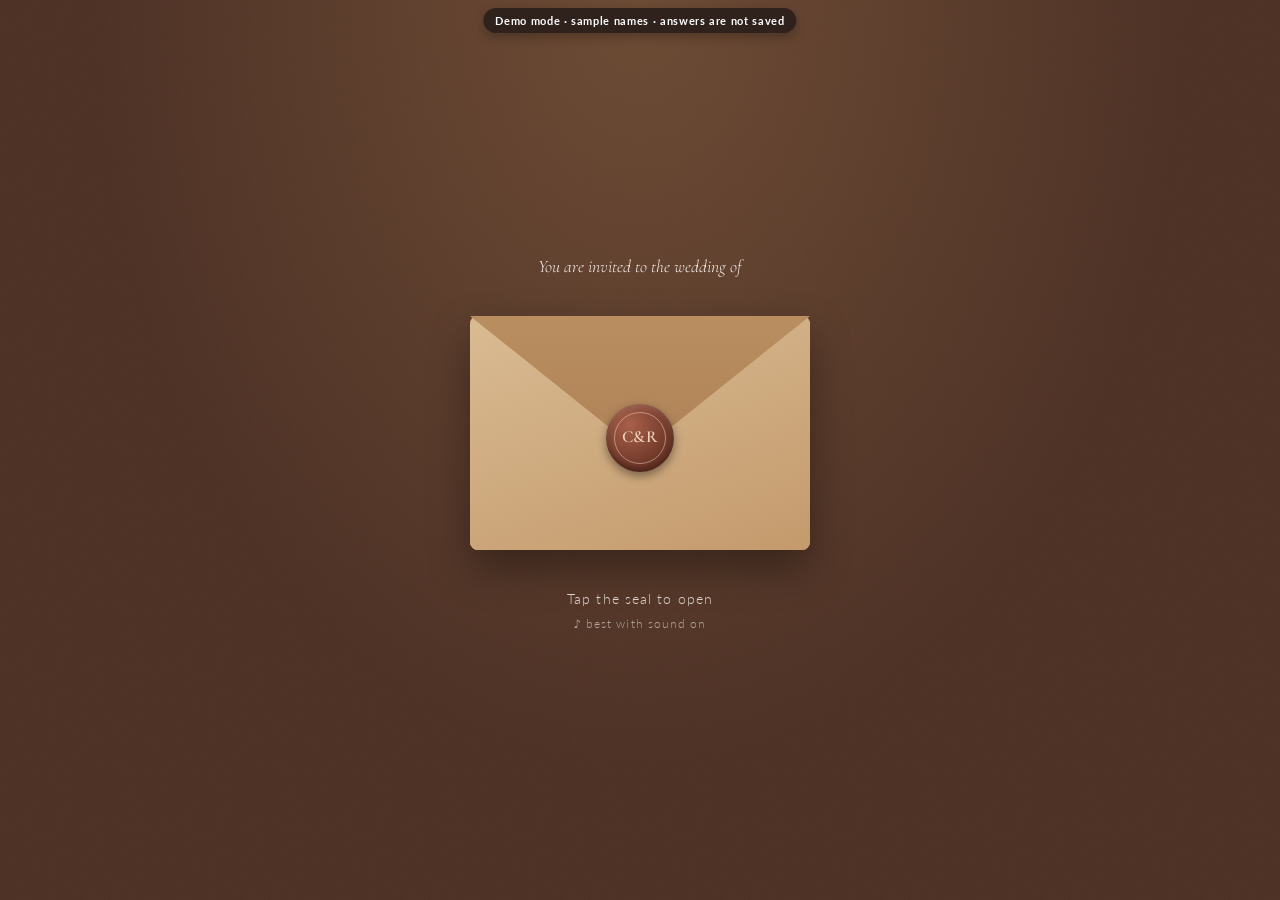
==== commit 29036930: "Livelier look based on the invitation palette - Palette from the invitation (blush, rose-brown, choc" ====
--- a/index.html
+++ b/index.html
@@ -46,9 +46,9 @@
     <!-- Search -->
     <div id="searchCard" class="paper card gate__card reveal">
       <div class="twig" aria-hidden="true"></div>
-      <p class="kicker">Please confirm your attendance</p>
+      <p class="kicker">Kindly confirm your attendance</p>
       <h1 class="script gate__title">Find your name</h1>
-      <p class="muted">Type your first or last name to find your invitation and the seats reserved for you.</p>
+      <p class="muted lead">Search your first or last name to confirm your attendance.</p>
 
       <div class="search">
         <svg class="search__icon" viewBox="0 0 24 24" aria-hidden="true"><path d="M10.5 3a7.5 7.5 0 0 1 5.96 12.06l4.24 4.24-1.4 1.4-4.24-4.24A7.5 7.5 0 1 1 10.5 3Zm0 2a5.5 5.5 0 1 0 0 11 5.5 5.5 0 0 0 0-11Z"/></svg>
@@ -57,6 +57,15 @@
       </div>
       <ul id="results" class="results" role="listbox" aria-label="Matching guests" aria-live="polite"></ul>
       <p class="deadline">Kindly RSVP on or before <strong>October 30, 2026</strong></p>
+
+      <div class="gentle-note">
+        <span class="gentle-note__icon" aria-hidden="true">♡</span>
+        <p>We're keeping our celebration intimate, surrounded by our closest family and loved ones. We have lovingly reserved a place for each guest named on your invitation, and we hope you understand that we're unable to welcome additional guests.</p>
+        <p>As much as we adore your little ones, our celebration will be <strong>adults only</strong>. Thank you for understanding!</p>
+      </div>
+
+      <p class="small muted already">Already sent your RSVP? Just search your name again to see your answers and the wedding details.</p>
+
       <div class="help">
         <p class="muted">Can't find your name? Call or message us:</p>
         <div class="contacts" data-contacts></div>
@@ -102,8 +111,12 @@
           <textarea id="message" rows="2" maxlength="300" placeholder="Your wishes for Carol &amp; Ranel…"></textarea>
         </label>
         <p id="formError" class="form-error" role="alert" hidden></p>
+        <div class="final-note" role="note">
+          <strong>Please review before sending.</strong>
+          Once submitted, your answers are final and <u>can't be undone</u> on the website.
+        </div>
         <button id="submitBtn" class="btn btn--primary" disabled>Send my RSVP</button>
-        <p class="tiny muted rules">This is an adults-only celebration. Only the guests named on your invitation may attend. Answers are final once sent.</p>
+        <p class="tiny muted rules">Only the guests named on this invitation may attend. Adults only.</p>
         <button id="skipBtn" class="link-btn" data-enter hidden>My answer is already in, view wedding details</button>
       </div>
 
@@ -166,14 +179,14 @@
       <h2 class="script reveal">Wedding details</h2>
       <div class="detail-grid">
         <article class="paper detail reveal">
-          <div class="detail__icon">⛪</div>
+          <div class="detail__icon" aria-hidden="true"><svg viewBox="0 0 48 48" fill="none" stroke="currentColor" stroke-width="1.6" stroke-linecap="round" stroke-linejoin="round"><path d="M24 4v8M20 8h8"/><path d="M14 22l10-10 10 10"/><path d="M16 20v22h16V20"/><path d="M8 42h32"/><path d="M21 42v-8a3 3 0 0 1 6 0v8"/><circle cx="24" cy="25" r="2.5"/></svg></div>
           <h3>Ceremony</h3>
           <p class="detail__time">2:30 PM</p>
           <p><strong>San Felipe Neri Parish Church</strong><br />Boni Avenue, 1550 Rt. Rev. G. Aglipay,<br />Mandaluyong City</p>
           <a class="btn btn--ghost" href="https://www.google.com/maps/search/?api=1&query=San+Felipe+Neri+Parish+Church+Boni+Avenue+Mandaluyong+City" target="_blank" rel="noopener">Open in Maps</a>
         </article>
         <article class="paper detail reveal">
-          <div class="detail__icon">🥂</div>
+          <div class="detail__icon" aria-hidden="true"><svg viewBox="0 0 48 48" fill="none" stroke="currentColor" stroke-width="1.6" stroke-linecap="round" stroke-linejoin="round"><path d="M12 6h10l-1 12a4 4 0 0 1-8 0z"/><path d="M17 22v14M12 38h10"/><path d="M26 10h10l-1 12a4 4 0 0 1-8 0z"/><path d="M31 26v12M26 40h10"/><path d="M22 4l2-2M38 7l2-2M36 3l1-2"/></svg></div>
           <h3>Reception</h3>
           <p class="detail__time">5:00 PM</p>
           <p><strong>The Secret Garden</strong><br />Barangka Dr. Busilak St.,<br />Mandaluyong City</p>
@@ -187,32 +200,55 @@
       <p class="kicker reveal">Aquino · Banta</p>
       <h2 class="script reveal">Our entourage</h2>
 
-      <div class="ent-group reveal">
+      <article class="ent-card ent-card--wide reveal">
         <h3>Principal Sponsors</h3>
-        <div class="ent-cols">
+        <div class="ent-pair">
           <p>Coun. Mr. Danny De Guzman<br />Mr. Jon Salang</p>
           <p>Mrs. Mila Panen<br />Mrs. Esther Valencia</p>
         </div>
-      </div>
-      <div class="ent-cols reveal">
-        <div class="ent-group"><h3>Best Man</h3><p>Mr. Richard Valencia</p></div>
-        <div class="ent-group"><h3>Brother of the Bride</h3><p>Mr. Raymundo Aquino</p></div>
-      </div>
-      <div class="ent-cols reveal">
-        <div class="ent-group"><h3>Matron of Honor</h3><p>Mrs. Karla Mae Salvador-Macalanda</p></div>
-        <div class="ent-group"><h3>Maid of Honor</h3><p>Ms. Christine Salvador</p></div>
-      </div>
-      <div class="ent-cols reveal">
-        <div class="ent-group"><h3>Veil</h3><p>Ms. Arlene Macaraeg<br />Mr. Nico Macaraeg</p></div>
-        <div class="ent-group"><h3>Cord</h3><p>Mrs. Cecile Aquino<br />Mr. Eric Aquino</p></div>
-      </div>
-      <div class="ent-cols reveal">
-        <div class="ent-group"><h3>Candle</h3><p>Ms. Joyce Aquino<br />Mr. Kaizer Macalanda</p></div>
-        <div class="ent-group"><h3>Coin Bearer</h3><p>Mr. Carlos Magalong</p></div>
-      </div>
-      <div class="ent-cols reveal">
-        <div class="ent-group"><h3>Ring Bearer</h3><p>Mr. Khalifa Drake Medel</p></div>
-        <div class="ent-group"><h3>Bible Bearer</h3><p>Mr. Reynald Aquino</p></div>
+      </article>
+
+      <div class="ent-grid">
+        <article class="ent-card reveal" style="--i:0">
+          <h3>Best Man</h3>
+          <p>Mr. Richard Valencia</p>
+        </article>
+        <article class="ent-card reveal" style="--i:1">
+          <h3>Brother of the Bride</h3>
+          <p>Mr. Raymundo Aquino</p>
+        </article>
+        <article class="ent-card reveal" style="--i:2">
+          <h3>Matron of Honor</h3>
+          <p>Mrs. Karla Mae Salvador-Macalanda</p>
+        </article>
+        <article class="ent-card reveal" style="--i:3">
+          <h3>Maid of Honor</h3>
+          <p>Ms. Christine Salvador</p>
+        </article>
+        <article class="ent-card reveal" style="--i:4">
+          <h3>Veil</h3>
+          <p>Ms. Arlene Macaraeg<br />Mr. Nico Macaraeg</p>
+        </article>
+        <article class="ent-card reveal" style="--i:5">
+          <h3>Cord</h3>
+          <p>Mrs. Cecile Aquino<br />Mr. Eric Aquino</p>
+        </article>
+        <article class="ent-card reveal" style="--i:6">
+          <h3>Candle</h3>
+          <p>Ms. Joyce Aquino<br />Mr. Kaizer Macalanda</p>
+        </article>
+        <article class="ent-card reveal" style="--i:7">
+          <h3>Coin Bearer</h3>
+          <p>Mr. Carlos Magalong</p>
+        </article>
+        <article class="ent-card reveal" style="--i:8">
+          <h3>Ring Bearer</h3>
+          <p>Mr. Khalifa Drake Medel</p>
+        </article>
+        <article class="ent-card reveal" style="--i:9">
+          <h3>Bible Bearer</h3>
+          <p>Mr. Reynald Aquino</p>
+        </article>
       </div>
     </section>
 
@@ -253,13 +289,13 @@
 
     <section class="section notes">
       <article class="paper detail reveal">
-        <div class="detail__icon">🎁</div>
+        <div class="detail__icon" aria-hidden="true"><svg viewBox="0 0 48 48" fill="none" stroke="currentColor" stroke-width="1.6" stroke-linecap="round" stroke-linejoin="round"><rect x="8" y="18" width="32" height="8" rx="1.5"/><path d="M11 26v15h26V26"/><path d="M24 18v23"/><path d="M24 18c-3-6-11-8-11-3 0 3 6 3 11 3zM24 18c3-6 11-8 11-3 0 3-6 3-11 3z"/></svg></div>
         <h3>Gift Note</h3>
         <p>Your presence is the greatest gift we could ask for.</p>
         <p>If you wish to bless us with a gift, we would truly appreciate it. Most of all, thank you for celebrating this special day with us and for being part of our journey.</p>
       </article>
       <article class="paper detail reveal">
-        <div class="detail__icon">📷</div>
+        <div class="detail__icon" aria-hidden="true"><svg viewBox="0 0 48 48" fill="none" stroke="currentColor" stroke-width="1.6" stroke-linecap="round" stroke-linejoin="round"><rect x="6" y="14" width="36" height="24" rx="4"/><path d="M17 14l3-5h8l3 5"/><circle cx="24" cy="26" r="7"/><circle cx="35" cy="19" r="1"/></svg></div>
         <h3>Snap &amp; Share</h3>
         <p>We'd love to see your favorite moments from our special day! Tag us and use our wedding hashtag:</p>
         <button class="hashtag" id="hashtag" aria-label="Copy hashtag">#CarolAndRanelWedding <span>copy</span></button>
@@ -297,6 +333,20 @@
     <span class="music__bars"><i></i><i></i><i></i><i></i></span>
   </button>
 
+  <!-- Confirm before sending (answers can't be undone) -->
+  <div id="confirmBox" class="modal" role="dialog" aria-modal="true" aria-labelledby="confirmTitle" hidden>
+    <div class="paper modal__card">
+      <p class="kicker">One last look</p>
+      <h3 id="confirmTitle" class="script modal__title">Is this correct?</h3>
+      <ul id="confirmList" class="confirm-list"></ul>
+      <p class="modal__warn">Once you send this RSVP, it <strong>can't be changed or undone</strong> here. For changes, you'll need to contact Karla or Ranel.</p>
+      <div class="modal__actions">
+        <button id="confirmBack" class="btn btn--ghost" type="button">Go back</button>
+        <button id="confirmSend" class="btn btn--primary" type="button">Yes, send it</button>
+      </div>
+    </div>
+  </div>
+
   <script src="config.js"></script>
   <script src="demo-guests.js"></script>
   <script src="app.js"></script>
--- a/styles.css
+++ b/styles.css
@@ -1,22 +1,36 @@
 /* ============ Rustic palette ============ */
 :root {
-  --espresso: #3b2a20;
-  --bark: #4a3426;
-  --walnut: #7b5232;
-  --caramel: #a87b51;
-  --latte: #cfb08a;
-  --cream: #f4ebdd;
-  --paper: #fbf6ee;
-  --olive: #6b6f4e;
-  --ink: #3b2a20;
-  --muted: #7d6754;
+  /* palette taken from the invitation: blush, rose-brown, chocolate, espresso + gold & terracotta from its florals */
+  --espresso: #2f211c;
+  --bark: #4b2f24;
+  --walnut: #7a4a35;
+  --caramel: #b98a64;
+  --latte: #dcc2a8;
+  --cream: #f7efe9;
+  --paper: #fffaf6;
+  --blush: #f1dfd6;
+  --rose: #c08a7c;
+  --gold: #c9a063;
+  --terracotta: #b9734f;
+  --yes: #8a5541;
+  --ink: #2f211c;
+  --muted: #8a6f62;
   --radius: 18px;
-  --shadow: 0 10px 30px rgba(59, 42, 32, .18), 0 2px 6px rgba(59, 42, 32, .12);
+  --shadow: 0 12px 30px rgba(75, 47, 36, .14), 0 2px 6px rgba(75, 47, 36, .08);
   --serif: "Cormorant Garamond", Georgia, serif;
   --script: "Great Vibes", cursive;
   --sans: "Lato", system-ui, sans-serif;
   /* subtle paper grain */
   --grain: url("data:image/svg+xml;utf8,<svg xmlns='http://www.w3.org/2000/svg' width='160' height='160'><filter id='n'><feTurbulence type='fractalNoise' baseFrequency='.9' numOctaves='3' stitchTiles='stitch'/><feColorMatrix values='0 0 0 0 .3  0 0 0 0 .2  0 0 0 0 .1  0 0 0 .09 0'/></filter><rect width='100%' height='100%' filter='url(%23n)'/></svg>");
+  /* botanical ornaments (generated) */
+  --orn-divider: url("data:image/svg+xml;utf8,<svg xmlns='http://www.w3.org/2000/svg' viewBox='0 0 160 26'><path d='M70 13 Q40 2 6 12' stroke='%23c9a063' stroke-width='1.3' fill='none' stroke-linecap='round'/><ellipse cx='58.8' cy='7.5' rx='4.3' ry='1.6' transform='rotate(-128 60.9 10.2)' fill='%23c9a063' /><ellipse cx='57.8' cy='11.5' rx='4.3' ry='1.6' transform='rotate(-204 60.9 10.2)' fill='%23c9a063' /><ellipse cx='46.2' cy='5.7' rx='3.9' ry='1.5' transform='rotate(-135 48.4 7.9)' fill='%23c9a063' /><ellipse cx='45.7' cy='9.5' rx='3.9' ry='1.5' transform='rotate(-211 48.4 7.9)' fill='%23c9a063' /><ellipse cx='33.3' cy='5.6' rx='3.5' ry='1.3' transform='rotate(217 35.5 7.3)' fill='%23c9a063' /><ellipse cx='33.4' cy='9.0' rx='3.5' ry='1.3' transform='rotate(141 35.5 7.3)' fill='%23c9a063' /><ellipse cx='20.3' cy='7.2' rx='3.0' ry='1.2' transform='rotate(210 22.4 8.4)' fill='%23c9a063' /><ellipse cx='20.7' cy='10.1' rx='3.0' ry='1.2' transform='rotate(134 22.4 8.4)' fill='%23c9a063' /><ellipse cx='7.0' cy='10.4' rx='2.6' ry='1.0' transform='rotate(203 8.9 11.2)' fill='%23c9a063' /><ellipse cx='7.6' cy='12.9' rx='2.6' ry='1.0' transform='rotate(127 8.9 11.2)' fill='%23c9a063' /><g transform='translate(160 0) scale(-1 1)'><path d='M70 13 Q40 2 6 12' stroke='%23c9a063' stroke-width='1.3' fill='none' stroke-linecap='round'/><ellipse cx='58.8' cy='7.5' rx='4.3' ry='1.6' transform='rotate(-128 60.9 10.2)' fill='%23c9a063' /><ellipse cx='57.8' cy='11.5' rx='4.3' ry='1.6' transform='rotate(-204 60.9 10.2)' fill='%23c9a063' /><ellipse cx='46.2' cy='5.7' rx='3.9' ry='1.5' transform='rotate(-135 48.4 7.9)' fill='%23c9a063' /><ellipse cx='45.7' cy='9.5' rx='3.9' ry='1.5' transform='rotate(-211 48.4 7.9)' fill='%23c9a063' /><ellipse cx='33.3' cy='5.6' rx='3.5' ry='1.3' transform='rotate(217 35.5 7.3)' fill='%23c9a063' /><ellipse cx='33.4' cy='9.0' rx='3.5' ry='1.3' transform='rotate(141 35.5 7.3)' fill='%23c9a063' /><ellipse cx='20.3' cy='7.2' rx='3.0' ry='1.2' transform='rotate(210 22.4 8.4)' fill='%23c9a063' /><ellipse cx='20.7' cy='10.1' rx='3.0' ry='1.2' transform='rotate(134 22.4 8.4)' fill='%23c9a063' /><ellipse cx='7.0' cy='10.4' rx='2.6' ry='1.0' transform='rotate(203 8.9 11.2)' fill='%23c9a063' /><ellipse cx='7.6' cy='12.9' rx='2.6' ry='1.0' transform='rotate(127 8.9 11.2)' fill='%23c9a063' /></g><ellipse cx='80.0' cy='7.8' rx='4.2' ry='2.6' transform='rotate(-90 80.0 7.8)' fill='%23c08a7c'/><ellipse cx='84.9' cy='11.4' rx='4.2' ry='2.6' transform='rotate(-18 84.9 11.4)' fill='%23c08a7c'/><ellipse cx='83.1' cy='17.2' rx='4.2' ry='2.6' transform='rotate(54 83.1 17.2)' fill='%23c08a7c'/><ellipse cx='76.9' cy='17.2' rx='4.2' ry='2.6' transform='rotate(126 76.9 17.2)' fill='%23c08a7c'/><ellipse cx='75.1' cy='11.4' rx='4.2' ry='2.6' transform='rotate(198 75.1 11.4)' fill='%23c08a7c'/><circle cx='80' cy='13' r='2.6' fill='%23b9734f'/></svg>");
+  --orn-divider-light: url("data:image/svg+xml;utf8,<svg xmlns='http://www.w3.org/2000/svg' viewBox='0 0 160 26'><path d='M70 13 Q40 2 6 12' stroke='%23e3c79a' stroke-width='1.3' fill='none' stroke-linecap='round'/><ellipse cx='58.8' cy='7.5' rx='4.3' ry='1.6' transform='rotate(-128 60.9 10.2)' fill='%23e3c79a' /><ellipse cx='57.8' cy='11.5' rx='4.3' ry='1.6' transform='rotate(-204 60.9 10.2)' fill='%23e3c79a' /><ellipse cx='46.2' cy='5.7' rx='3.9' ry='1.5' transform='rotate(-135 48.4 7.9)' fill='%23e3c79a' /><ellipse cx='45.7' cy='9.5' rx='3.9' ry='1.5' transform='rotate(-211 48.4 7.9)' fill='%23e3c79a' /><ellipse cx='33.3' cy='5.6' rx='3.5' ry='1.3' transform='rotate(217 35.5 7.3)' fill='%23e3c79a' /><ellipse cx='33.4' cy='9.0' rx='3.5' ry='1.3' transform='rotate(141 35.5 7.3)' fill='%23e3c79a' /><ellipse cx='20.3' cy='7.2' rx='3.0' ry='1.2' transform='rotate(210 22.4 8.4)' fill='%23e3c79a' /><ellipse cx='20.7' cy='10.1' rx='3.0' ry='1.2' transform='rotate(134 22.4 8.4)' fill='%23e3c79a' /><ellipse cx='7.0' cy='10.4' rx='2.6' ry='1.0' transform='rotate(203 8.9 11.2)' fill='%23e3c79a' /><ellipse cx='7.6' cy='12.9' rx='2.6' ry='1.0' transform='rotate(127 8.9 11.2)' fill='%23e3c79a' /><g transform='translate(160 0) scale(-1 1)'><path d='M70 13 Q40 2 6 12' stroke='%23e3c79a' stroke-width='1.3' fill='none' stroke-linecap='round'/><ellipse cx='58.8' cy='7.5' rx='4.3' ry='1.6' transform='rotate(-128 60.9 10.2)' fill='%23e3c79a' /><ellipse cx='57.8' cy='11.5' rx='4.3' ry='1.6' transform='rotate(-204 60.9 10.2)' fill='%23e3c79a' /><ellipse cx='46.2' cy='5.7' rx='3.9' ry='1.5' transform='rotate(-135 48.4 7.9)' fill='%23e3c79a' /><ellipse cx='45.7' cy='9.5' rx='3.9' ry='1.5' transform='rotate(-211 48.4 7.9)' fill='%23e3c79a' /><ellipse cx='33.3' cy='5.6' rx='3.5' ry='1.3' transform='rotate(217 35.5 7.3)' fill='%23e3c79a' /><ellipse cx='33.4' cy='9.0' rx='3.5' ry='1.3' transform='rotate(141 35.5 7.3)' fill='%23e3c79a' /><ellipse cx='20.3' cy='7.2' rx='3.0' ry='1.2' transform='rotate(210 22.4 8.4)' fill='%23e3c79a' /><ellipse cx='20.7' cy='10.1' rx='3.0' ry='1.2' transform='rotate(134 22.4 8.4)' fill='%23e3c79a' /><ellipse cx='7.0' cy='10.4' rx='2.6' ry='1.0' transform='rotate(203 8.9 11.2)' fill='%23e3c79a' /><ellipse cx='7.6' cy='12.9' rx='2.6' ry='1.0' transform='rotate(127 8.9 11.2)' fill='%23e3c79a' /></g><ellipse cx='80.0' cy='7.8' rx='4.2' ry='2.6' transform='rotate(-90 80.0 7.8)' fill='%23e6b7a8'/><ellipse cx='84.9' cy='11.4' rx='4.2' ry='2.6' transform='rotate(-18 84.9 11.4)' fill='%23e6b7a8'/><ellipse cx='83.1' cy='17.2' rx='4.2' ry='2.6' transform='rotate(54 83.1 17.2)' fill='%23e6b7a8'/><ellipse cx='76.9' cy='17.2' rx='4.2' ry='2.6' transform='rotate(126 76.9 17.2)' fill='%23e6b7a8'/><ellipse cx='75.1' cy='11.4' rx='4.2' ry='2.6' transform='rotate(198 75.1 11.4)' fill='%23e6b7a8'/><circle cx='80' cy='13' r='2.6' fill='%23b9734f'/></svg>");
+  --orn-mini: url("data:image/svg+xml;utf8,<svg xmlns='http://www.w3.org/2000/svg' viewBox='0 0 60 12'><path d='M26 6 Q16 1 3 5' stroke='%23c9a063' stroke-width='1.1' fill='none'/><ellipse cx='21.5' cy='2.4' rx='3.4' ry='1.3' transform='rotate(-123 22.9 4.7)' fill='%23c9a063' /><ellipse cx='20.4' cy='5.6' rx='3.4' ry='1.3' transform='rotate(-199 22.9 4.7)' fill='%23c9a063' /><ellipse cx='12.3' cy='1.9' rx='2.7' ry='1.0' transform='rotate(-142 14.0 3.2)' fill='%23c9a063' /><ellipse cx='12.3' cy='4.6' rx='2.7' ry='1.0' transform='rotate(-218 14.0 3.2)' fill='%23c9a063' /><ellipse cx='2.6' cy='4.1' rx='2.0' ry='0.8' transform='rotate(202 4.1 4.7)' fill='%23c9a063' /><ellipse cx='3.1' cy='6.0' rx='2.0' ry='0.8' transform='rotate(126 4.1 4.7)' fill='%23c9a063' /><g transform='translate(60 0) scale(-1 1)'><path d='M26 6 Q16 1 3 5' stroke='%23c9a063' stroke-width='1.1' fill='none'/><ellipse cx='21.5' cy='2.4' rx='3.4' ry='1.3' transform='rotate(-123 22.9 4.7)' fill='%23c9a063' /><ellipse cx='20.4' cy='5.6' rx='3.4' ry='1.3' transform='rotate(-199 22.9 4.7)' fill='%23c9a063' /><ellipse cx='12.3' cy='1.9' rx='2.7' ry='1.0' transform='rotate(-142 14.0 3.2)' fill='%23c9a063' /><ellipse cx='12.3' cy='4.6' rx='2.7' ry='1.0' transform='rotate(-218 14.0 3.2)' fill='%23c9a063' /><ellipse cx='2.6' cy='4.1' rx='2.0' ry='0.8' transform='rotate(202 4.1 4.7)' fill='%23c9a063' /><ellipse cx='3.1' cy='6.0' rx='2.0' ry='0.8' transform='rotate(126 4.1 4.7)' fill='%23c9a063' /></g><circle cx='30' cy='6' r='2.4' fill='%23c08a7c'/></svg>");
+  --orn-pampas-l: url("data:image/svg+xml;utf8,<svg xmlns='http://www.w3.org/2000/svg' viewBox='0 0 100 100'><path d='M2 98 Q30 30 70 8' stroke='%23d8b98f' stroke-width='1.2' fill='none'/><path d='M29.6 46.1 l2.1 -0.9' stroke='%23d8b98f' stroke-width='1' stroke-linecap='round' opacity='.85'/><path d='M29.6 46.1 l0.1 -2.3' stroke='%23d8b98f' stroke-width='1' stroke-linecap='round' opacity='.85'/><path d='M32.1 42.7 l3.5 -1.4' stroke='%23d8b98f' stroke-width='1' stroke-linecap='round' opacity='.85'/><path d='M32.1 42.7 l0.3 -3.8' stroke='%23d8b98f' stroke-width='1' stroke-linecap='round' opacity='.85'/><path d='M34.6 39.4 l4.9 -1.8' stroke='%23d8b98f' stroke-width='1' stroke-linecap='round' opacity='.85'/><path d='M34.6 39.4 l0.6 -5.2' stroke='%23d8b98f' stroke-width='1' stroke-linecap='round' opacity='.85'/><path d='M37.1 36.3 l6.2 -2.1' stroke='%23d8b98f' stroke-width='1' stroke-linecap='round' opacity='.85'/><path d='M37.1 36.3 l0.9 -6.5' stroke='%23d8b98f' stroke-width='1' stroke-linecap='round' opacity='.85'/><path d='M39.7 33.2 l7.2 -2.3' stroke='%23d8b98f' stroke-width='1' stroke-linecap='round' opacity='.85'/><path d='M39.7 33.2 l1.2 -7.5' stroke='%23d8b98f' stroke-width='1' stroke-linecap='round' opacity='.85'/><path d='M42.3 30.3 l8.0 -2.3' stroke='%23d8b98f' stroke-width='1' stroke-linecap='round' opacity='.85'/><path d='M42.3 30.3 l1.6 -8.2' stroke='%23d8b98f' stroke-width='1' stroke-linecap='round' opacity='.85'/><path d='M44.9 27.5 l8.5 -2.2' stroke='%23d8b98f' stroke-width='1' stroke-linecap='round' opacity='.85'/><path d='M44.9 27.5 l1.9 -8.6' stroke='%23d8b98f' stroke-width='1' stroke-linecap='round' opacity='.85'/><path d='M47.6 24.9 l8.8 -2.0' stroke='%23d8b98f' stroke-width='1' stroke-linecap='round' opacity='.85'/><path d='M47.6 24.9 l2.2 -8.7' stroke='%23d8b98f' stroke-width='1' stroke-linecap='round' opacity='.85'/><path d='M50.3 22.3 l8.7 -1.7' stroke='%23d8b98f' stroke-width='1' stroke-linecap='round' opacity='.85'/><path d='M50.3 22.3 l2.4 -8.5' stroke='%23d8b98f' stroke-width='1' stroke-linecap='round' opacity='.85'/><path d='M53.0 19.9 l8.3 -1.3' stroke='%23d8b98f' stroke-width='1' stroke-linecap='round' opacity='.85'/><path d='M53.0 19.9 l2.6 -8.0' stroke='%23d8b98f' stroke-width='1' stroke-linecap='round' opacity='.85'/><path d='M55.7 17.6 l7.7 -1.0' stroke='%23d8b98f' stroke-width='1' stroke-linecap='round' opacity='.85'/><path d='M55.7 17.6 l2.6 -7.3' stroke='%23d8b98f' stroke-width='1' stroke-linecap='round' opacity='.85'/><path d='M58.5 15.4 l6.7 -0.6' stroke='%23d8b98f' stroke-width='1' stroke-linecap='round' opacity='.85'/><path d='M58.5 15.4 l2.5 -6.3' stroke='%23d8b98f' stroke-width='1' stroke-linecap='round' opacity='.85'/><path d='M61.3 13.4 l5.5 -0.3' stroke='%23d8b98f' stroke-width='1' stroke-linecap='round' opacity='.85'/><path d='M61.3 13.4 l2.2 -5.1' stroke='%23d8b98f' stroke-width='1' stroke-linecap='round' opacity='.85'/><path d='M64.2 11.5 l4.1 -0.1' stroke='%23d8b98f' stroke-width='1' stroke-linecap='round' opacity='.85'/><path d='M64.2 11.5 l1.8 -3.7' stroke='%23d8b98f' stroke-width='1' stroke-linecap='round' opacity='.85'/><path d='M67.1 9.7 l2.5 0.0' stroke='%23d8b98f' stroke-width='1' stroke-linecap='round' opacity='.85'/><path d='M67.1 9.7 l1.2 -2.3' stroke='%23d8b98f' stroke-width='1' stroke-linecap='round' opacity='.85'/><path d='M70.0 8.0 l0.9 0.0' stroke='%23d8b98f' stroke-width='1' stroke-linecap='round' opacity='.85'/><path d='M70.0 8.0 l0.5 -0.8' stroke='%23d8b98f' stroke-width='1' stroke-linecap='round' opacity='.85'/><path d='M2 98 Q45 55 90 40' stroke='%23c9a063' stroke-width='1.2' fill='none'/><path d='M41.1 65.0 l2.3 -0.1' stroke='%23c9a063' stroke-width='1' stroke-linecap='round' opacity='.85'/><path d='M41.1 65.0 l0.9 -2.1' stroke='%23c9a063' stroke-width='1' stroke-linecap='round' opacity='.85'/><path d='M44.3 62.8 l3.8 -0.1' stroke='%23c9a063' stroke-width='1' stroke-linecap='round' opacity='.85'/><path d='M44.3 62.8 l1.6 -3.5' stroke='%23c9a063' stroke-width='1' stroke-linecap='round' opacity='.85'/><path d='M47.6 60.7 l5.3 -0.1' stroke='%23c9a063' stroke-width='1' stroke-linecap='round' opacity='.85'/><path d='M47.6 60.7 l2.3 -4.7' stroke='%23c9a063' stroke-width='1' stroke-linecap='round' opacity='.85'/><path d='M50.8 58.6 l6.5 -0.0' stroke='%23c9a063' stroke-width='1' stroke-linecap='round' opacity='.85'/><path d='M50.8 58.6 l2.9 -5.8' stroke='%23c9a063' stroke-width='1' stroke-linecap='round' opacity='.85'/><path d='M54.0 56.7 l7.6 0.1' stroke='%23c9a063' stroke-width='1' stroke-linecap='round' opacity='.85'/><path d='M54.0 56.7 l3.5 -6.7' stroke='%23c9a063' stroke-width='1' stroke-linecap='round' opacity='.85'/><path d='M57.3 54.8 l8.3 0.3' stroke='%23c9a063' stroke-width='1' stroke-linecap='round' opacity='.85'/><path d='M57.3 54.8 l4.0 -7.3' stroke='%23c9a063' stroke-width='1' stroke-linecap='round' opacity='.85'/><path d='M60.5 52.9 l8.8 0.4' stroke='%23c9a063' stroke-width='1' stroke-linecap='round' opacity='.85'/><path d='M60.5 52.9 l4.4 -7.6' stroke='%23c9a063' stroke-width='1' stroke-linecap='round' opacity='.85'/><path d='M63.8 51.2 l9.0 0.6' stroke='%23c9a063' stroke-width='1' stroke-linecap='round' opacity='.85'/><path d='M63.8 51.2 l4.6 -7.7' stroke='%23c9a063' stroke-width='1' stroke-linecap='round' opacity='.85'/><path d='M67.0 49.5 l8.8 0.8' stroke='%23c9a063' stroke-width='1' stroke-linecap='round' opacity='.85'/><path d='M67.0 49.5 l4.7 -7.5' stroke='%23c9a063' stroke-width='1' stroke-linecap='round' opacity='.85'/><path d='M70.3 48.0 l8.4 0.9' stroke='%23c9a063' stroke-width='1' stroke-linecap='round' opacity='.85'/><path d='M70.3 48.0 l4.6 -7.1' stroke='%23c9a063' stroke-width='1' stroke-linecap='round' opacity='.85'/><path d='M73.6 46.4 l7.7 1.0' stroke='%23c9a063' stroke-width='1' stroke-linecap='round' opacity='.85'/><path d='M73.6 46.4 l4.3 -6.4' stroke='%23c9a063' stroke-width='1' stroke-linecap='round' opacity='.85'/><path d='M76.8 45.0 l6.7 1.0' stroke='%23c9a063' stroke-width='1' stroke-linecap='round' opacity='.85'/><path d='M76.8 45.0 l3.9 -5.5' stroke='%23c9a063' stroke-width='1' stroke-linecap='round' opacity='.85'/><path d='M80.1 43.6 l5.4 0.9' stroke='%23c9a063' stroke-width='1' stroke-linecap='round' opacity='.85'/><path d='M80.1 43.6 l3.3 -4.4' stroke='%23c9a063' stroke-width='1' stroke-linecap='round' opacity='.85'/><path d='M83.4 42.4 l4.0 0.8' stroke='%23c9a063' stroke-width='1' stroke-linecap='round' opacity='.85'/><path d='M83.4 42.4 l2.5 -3.2' stroke='%23c9a063' stroke-width='1' stroke-linecap='round' opacity='.85'/><path d='M86.7 41.1 l2.5 0.5' stroke='%23c9a063' stroke-width='1' stroke-linecap='round' opacity='.85'/><path d='M86.7 41.1 l1.6 -2.0' stroke='%23c9a063' stroke-width='1' stroke-linecap='round' opacity='.85'/><path d='M90.0 40.0 l0.9 0.2' stroke='%23c9a063' stroke-width='1' stroke-linecap='round' opacity='.85'/><path d='M90.0 40.0 l0.6 -0.7' stroke='%23c9a063' stroke-width='1' stroke-linecap='round' opacity='.85'/><path d='M2 98 Q18 38 48 0' stroke='%23e3cfb0' stroke-width='1.2' fill='none'/><path d='M19.2 48.5 l1.9 -1.3' stroke='%23e3cfb0' stroke-width='1' stroke-linecap='round' opacity='.85'/><path d='M19.2 48.5 l-0.3 -2.2' stroke='%23e3cfb0' stroke-width='1' stroke-linecap='round' opacity='.85'/><path d='M20.9 44.8 l3.2 -2.1' stroke='%23e3cfb0' stroke-width='1' stroke-linecap='round' opacity='.85'/><path d='M20.9 44.8 l-0.4 -3.8' stroke='%23e3cfb0' stroke-width='1' stroke-linecap='round' opacity='.85'/><path d='M22.6 41.2 l4.4 -2.9' stroke='%23e3cfb0' stroke-width='1' stroke-linecap='round' opacity='.85'/><path d='M22.6 41.2 l-0.5 -5.2' stroke='%23e3cfb0' stroke-width='1' stroke-linecap='round' opacity='.85'/><path d='M24.3 37.7 l5.5 -3.4' stroke='%23e3cfb0' stroke-width='1' stroke-linecap='round' opacity='.85'/><path d='M24.3 37.7 l-0.6 -6.5' stroke='%23e3cfb0' stroke-width='1' stroke-linecap='round' opacity='.85'/><path d='M26.1 34.2 l6.5 -3.9' stroke='%23e3cfb0' stroke-width='1' stroke-linecap='round' opacity='.85'/><path d='M26.1 34.2 l-0.5 -7.5' stroke='%23e3cfb0' stroke-width='1' stroke-linecap='round' opacity='.85'/><path d='M27.9 30.8 l7.2 -4.2' stroke='%23e3cfb0' stroke-width='1' stroke-linecap='round' opacity='.85'/><path d='M27.9 30.8 l-0.5 -8.3' stroke='%23e3cfb0' stroke-width='1' stroke-linecap='round' opacity='.85'/><path d='M29.7 27.5 l7.7 -4.3' stroke='%23e3cfb0' stroke-width='1' stroke-linecap='round' opacity='.85'/><path d='M29.7 27.5 l-0.3 -8.8' stroke='%23e3cfb0' stroke-width='1' stroke-linecap='round' opacity='.85'/><path d='M31.6 24.2 l7.9 -4.3' stroke='%23e3cfb0' stroke-width='1' stroke-linecap='round' opacity='.85'/><path d='M31.6 24.2 l-0.2 -9.0' stroke='%23e3cfb0' stroke-width='1' stroke-linecap='round' opacity='.85'/><path d='M33.5 21.0 l7.9 -4.1' stroke='%23e3cfb0' stroke-width='1' stroke-linecap='round' opacity='.85'/><path d='M33.5 21.0 l-0.1 -8.9' stroke='%23e3cfb0' stroke-width='1' stroke-linecap='round' opacity='.85'/><path d='M35.5 17.8 l7.6 -3.7' stroke='%23e3cfb0' stroke-width='1' stroke-linecap='round' opacity='.85'/><path d='M35.5 17.8 l0.1 -8.4' stroke='%23e3cfb0' stroke-width='1' stroke-linecap='round' opacity='.85'/><path d='M37.5 14.7 l7.0 -3.3' stroke='%23e3cfb0' stroke-width='1' stroke-linecap='round' opacity='.85'/><path d='M37.5 14.7 l0.2 -7.7' stroke='%23e3cfb0' stroke-width='1' stroke-linecap='round' opacity='.85'/><path d='M39.5 11.6 l6.1 -2.8' stroke='%23e3cfb0' stroke-width='1' stroke-linecap='round' opacity='.85'/><path d='M39.5 11.6 l0.3 -6.7' stroke='%23e3cfb0' stroke-width='1' stroke-linecap='round' opacity='.85'/><path d='M41.6 8.6 l5.1 -2.2' stroke='%23e3cfb0' stroke-width='1' stroke-linecap='round' opacity='.85'/><path d='M41.6 8.6 l0.3 -5.5' stroke='%23e3cfb0' stroke-width='1' stroke-linecap='round' opacity='.85'/><path d='M43.7 5.7 l3.8 -1.6' stroke='%23e3cfb0' stroke-width='1' stroke-linecap='round' opacity='.85'/><path d='M43.7 5.7 l0.3 -4.1' stroke='%23e3cfb0' stroke-width='1' stroke-linecap='round' opacity='.85'/><path d='M45.8 2.8 l2.4 -0.9' stroke='%23e3cfb0' stroke-width='1' stroke-linecap='round' opacity='.85'/><path d='M45.8 2.8 l0.3 -2.5' stroke='%23e3cfb0' stroke-width='1' stroke-linecap='round' opacity='.85'/><path d='M48.0 0.0 l0.9 -0.3' stroke='%23e3cfb0' stroke-width='1' stroke-linecap='round' opacity='.85'/><path d='M48.0 0.0 l0.1 -0.9' stroke='%23e3cfb0' stroke-width='1' stroke-linecap='round' opacity='.85'/></svg>");
+  --orn-pampas-r: url("data:image/svg+xml;utf8,<svg xmlns='http://www.w3.org/2000/svg' viewBox='0 0 100 100'><g transform='translate(100 0) scale(-1 1)'><path d='M2 98 Q30 30 70 8' stroke='%23d8b98f' stroke-width='1.2' fill='none'/><path d='M29.6 46.1 l2.1 -0.9' stroke='%23d8b98f' stroke-width='1' stroke-linecap='round' opacity='.85'/><path d='M29.6 46.1 l0.1 -2.3' stroke='%23d8b98f' stroke-width='1' stroke-linecap='round' opacity='.85'/><path d='M32.1 42.7 l3.5 -1.4' stroke='%23d8b98f' stroke-width='1' stroke-linecap='round' opacity='.85'/><path d='M32.1 42.7 l0.3 -3.8' stroke='%23d8b98f' stroke-width='1' stroke-linecap='round' opacity='.85'/><path d='M34.6 39.4 l4.9 -1.8' stroke='%23d8b98f' stroke-width='1' stroke-linecap='round' opacity='.85'/><path d='M34.6 39.4 l0.6 -5.2' stroke='%23d8b98f' stroke-width='1' stroke-linecap='round' opacity='.85'/><path d='M37.1 36.3 l6.2 -2.1' stroke='%23d8b98f' stroke-width='1' stroke-linecap='round' opacity='.85'/><path d='M37.1 36.3 l0.9 -6.5' stroke='%23d8b98f' stroke-width='1' stroke-linecap='round' opacity='.85'/><path d='M39.7 33.2 l7.2 -2.3' stroke='%23d8b98f' stroke-width='1' stroke-linecap='round' opacity='.85'/><path d='M39.7 33.2 l1.2 -7.5' stroke='%23d8b98f' stroke-width='1' stroke-linecap='round' opacity='.85'/><path d='M42.3 30.3 l8.0 -2.3' stroke='%23d8b98f' stroke-width='1' stroke-linecap='round' opacity='.85'/><path d='M42.3 30.3 l1.6 -8.2' stroke='%23d8b98f' stroke-width='1' stroke-linecap='round' opacity='.85'/><path d='M44.9 27.5 l8.5 -2.2' stroke='%23d8b98f' stroke-width='1' stroke-linecap='round' opacity='.85'/><path d='M44.9 27.5 l1.9 -8.6' stroke='%23d8b98f' stroke-width='1' stroke-linecap='round' opacity='.85'/><path d='M47.6 24.9 l8.8 -2.0' stroke='%23d8b98f' stroke-width='1' stroke-linecap='round' opacity='.85'/><path d='M47.6 24.9 l2.2 -8.7' stroke='%23d8b98f' stroke-width='1' stroke-linecap='round' opacity='.85'/><path d='M50.3 22.3 l8.7 -1.7' stroke='%23d8b98f' stroke-width='1' stroke-linecap='round' opacity='.85'/><path d='M50.3 22.3 l2.4 -8.5' stroke='%23d8b98f' stroke-width='1' stroke-linecap='round' opacity='.85'/><path d='M53.0 19.9 l8.3 -1.3' stroke='%23d8b98f' stroke-width='1' stroke-linecap='round' opacity='.85'/><path d='M53.0 19.9 l2.6 -8.0' stroke='%23d8b98f' stroke-width='1' stroke-linecap='round' opacity='.85'/><path d='M55.7 17.6 l7.7 -1.0' stroke='%23d8b98f' stroke-width='1' stroke-linecap='round' opacity='.85'/><path d='M55.7 17.6 l2.6 -7.3' stroke='%23d8b98f' stroke-width='1' stroke-linecap='round' opacity='.85'/><path d='M58.5 15.4 l6.7 -0.6' stroke='%23d8b98f' stroke-width='1' stroke-linecap='round' opacity='.85'/><path d='M58.5 15.4 l2.5 -6.3' stroke='%23d8b98f' stroke-width='1' stroke-linecap='round' opacity='.85'/><path d='M61.3 13.4 l5.5 -0.3' stroke='%23d8b98f' stroke-width='1' stroke-linecap='round' opacity='.85'/><path d='M61.3 13.4 l2.2 -5.1' stroke='%23d8b98f' stroke-width='1' stroke-linecap='round' opacity='.85'/><path d='M64.2 11.5 l4.1 -0.1' stroke='%23d8b98f' stroke-width='1' stroke-linecap='round' opacity='.85'/><path d='M64.2 11.5 l1.8 -3.7' stroke='%23d8b98f' stroke-width='1' stroke-linecap='round' opacity='.85'/><path d='M67.1 9.7 l2.5 0.0' stroke='%23d8b98f' stroke-width='1' stroke-linecap='round' opacity='.85'/><path d='M67.1 9.7 l1.2 -2.3' stroke='%23d8b98f' stroke-width='1' stroke-linecap='round' opacity='.85'/><path d='M70.0 8.0 l0.9 0.0' stroke='%23d8b98f' stroke-width='1' stroke-linecap='round' opacity='.85'/><path d='M70.0 8.0 l0.5 -0.8' stroke='%23d8b98f' stroke-width='1' stroke-linecap='round' opacity='.85'/><path d='M2 98 Q45 55 90 40' stroke='%23c9a063' stroke-width='1.2' fill='none'/><path d='M41.1 65.0 l2.3 -0.1' stroke='%23c9a063' stroke-width='1' stroke-linecap='round' opacity='.85'/><path d='M41.1 65.0 l0.9 -2.1' stroke='%23c9a063' stroke-width='1' stroke-linecap='round' opacity='.85'/><path d='M44.3 62.8 l3.8 -0.1' stroke='%23c9a063' stroke-width='1' stroke-linecap='round' opacity='.85'/><path d='M44.3 62.8 l1.6 -3.5' stroke='%23c9a063' stroke-width='1' stroke-linecap='round' opacity='.85'/><path d='M47.6 60.7 l5.3 -0.1' stroke='%23c9a063' stroke-width='1' stroke-linecap='round' opacity='.85'/><path d='M47.6 60.7 l2.3 -4.7' stroke='%23c9a063' stroke-width='1' stroke-linecap='round' opacity='.85'/><path d='M50.8 58.6 l6.5 -0.0' stroke='%23c9a063' stroke-width='1' stroke-linecap='round' opacity='.85'/><path d='M50.8 58.6 l2.9 -5.8' stroke='%23c9a063' stroke-width='1' stroke-linecap='round' opacity='.85'/><path d='M54.0 56.7 l7.6 0.1' stroke='%23c9a063' stroke-width='1' stroke-linecap='round' opacity='.85'/><path d='M54.0 56.7 l3.5 -6.7' stroke='%23c9a063' stroke-width='1' stroke-linecap='round' opacity='.85'/><path d='M57.3 54.8 l8.3 0.3' stroke='%23c9a063' stroke-width='1' stroke-linecap='round' opacity='.85'/><path d='M57.3 54.8 l4.0 -7.3' stroke='%23c9a063' stroke-width='1' stroke-linecap='round' opacity='.85'/><path d='M60.5 52.9 l8.8 0.4' stroke='%23c9a063' stroke-width='1' stroke-linecap='round' opacity='.85'/><path d='M60.5 52.9 l4.4 -7.6' stroke='%23c9a063' stroke-width='1' stroke-linecap='round' opacity='.85'/><path d='M63.8 51.2 l9.0 0.6' stroke='%23c9a063' stroke-width='1' stroke-linecap='round' opacity='.85'/><path d='M63.8 51.2 l4.6 -7.7' stroke='%23c9a063' stroke-width='1' stroke-linecap='round' opacity='.85'/><path d='M67.0 49.5 l8.8 0.8' stroke='%23c9a063' stroke-width='1' stroke-linecap='round' opacity='.85'/><path d='M67.0 49.5 l4.7 -7.5' stroke='%23c9a063' stroke-width='1' stroke-linecap='round' opacity='.85'/><path d='M70.3 48.0 l8.4 0.9' stroke='%23c9a063' stroke-width='1' stroke-linecap='round' opacity='.85'/><path d='M70.3 48.0 l4.6 -7.1' stroke='%23c9a063' stroke-width='1' stroke-linecap='round' opacity='.85'/><path d='M73.6 46.4 l7.7 1.0' stroke='%23c9a063' stroke-width='1' stroke-linecap='round' opacity='.85'/><path d='M73.6 46.4 l4.3 -6.4' stroke='%23c9a063' stroke-width='1' stroke-linecap='round' opacity='.85'/><path d='M76.8 45.0 l6.7 1.0' stroke='%23c9a063' stroke-width='1' stroke-linecap='round' opacity='.85'/><path d='M76.8 45.0 l3.9 -5.5' stroke='%23c9a063' stroke-width='1' stroke-linecap='round' opacity='.85'/><path d='M80.1 43.6 l5.4 0.9' stroke='%23c9a063' stroke-width='1' stroke-linecap='round' opacity='.85'/><path d='M80.1 43.6 l3.3 -4.4' stroke='%23c9a063' stroke-width='1' stroke-linecap='round' opacity='.85'/><path d='M83.4 42.4 l4.0 0.8' stroke='%23c9a063' stroke-width='1' stroke-linecap='round' opacity='.85'/><path d='M83.4 42.4 l2.5 -3.2' stroke='%23c9a063' stroke-width='1' stroke-linecap='round' opacity='.85'/><path d='M86.7 41.1 l2.5 0.5' stroke='%23c9a063' stroke-width='1' stroke-linecap='round' opacity='.85'/><path d='M86.7 41.1 l1.6 -2.0' stroke='%23c9a063' stroke-width='1' stroke-linecap='round' opacity='.85'/><path d='M90.0 40.0 l0.9 0.2' stroke='%23c9a063' stroke-width='1' stroke-linecap='round' opacity='.85'/><path d='M90.0 40.0 l0.6 -0.7' stroke='%23c9a063' stroke-width='1' stroke-linecap='round' opacity='.85'/><path d='M2 98 Q18 38 48 0' stroke='%23e3cfb0' stroke-width='1.2' fill='none'/><path d='M19.2 48.5 l1.9 -1.3' stroke='%23e3cfb0' stroke-width='1' stroke-linecap='round' opacity='.85'/><path d='M19.2 48.5 l-0.3 -2.2' stroke='%23e3cfb0' stroke-width='1' stroke-linecap='round' opacity='.85'/><path d='M20.9 44.8 l3.2 -2.1' stroke='%23e3cfb0' stroke-width='1' stroke-linecap='round' opacity='.85'/><path d='M20.9 44.8 l-0.4 -3.8' stroke='%23e3cfb0' stroke-width='1' stroke-linecap='round' opacity='.85'/><path d='M22.6 41.2 l4.4 -2.9' stroke='%23e3cfb0' stroke-width='1' stroke-linecap='round' opacity='.85'/><path d='M22.6 41.2 l-0.5 -5.2' stroke='%23e3cfb0' stroke-width='1' stroke-linecap='round' opacity='.85'/><path d='M24.3 37.7 l5.5 -3.4' stroke='%23e3cfb0' stroke-width='1' stroke-linecap='round' opacity='.85'/><path d='M24.3 37.7 l-0.6 -6.5' stroke='%23e3cfb0' stroke-width='1' stroke-linecap='round' opacity='.85'/><path d='M26.1 34.2 l6.5 -3.9' stroke='%23e3cfb0' stroke-width='1' stroke-linecap='round' opacity='.85'/><path d='M26.1 34.2 l-0.5 -7.5' stroke='%23e3cfb0' stroke-width='1' stroke-linecap='round' opacity='.85'/><path d='M27.9 30.8 l7.2 -4.2' stroke='%23e3cfb0' stroke-width='1' stroke-linecap='round' opacity='.85'/><path d='M27.9 30.8 l-0.5 -8.3' stroke='%23e3cfb0' stroke-width='1' stroke-linecap='round' opacity='.85'/><path d='M29.7 27.5 l7.7 -4.3' stroke='%23e3cfb0' stroke-width='1' stroke-linecap='round' opacity='.85'/><path d='M29.7 27.5 l-0.3 -8.8' stroke='%23e3cfb0' stroke-width='1' stroke-linecap='round' opacity='.85'/><path d='M31.6 24.2 l7.9 -4.3' stroke='%23e3cfb0' stroke-width='1' stroke-linecap='round' opacity='.85'/><path d='M31.6 24.2 l-0.2 -9.0' stroke='%23e3cfb0' stroke-width='1' stroke-linecap='round' opacity='.85'/><path d='M33.5 21.0 l7.9 -4.1' stroke='%23e3cfb0' stroke-width='1' stroke-linecap='round' opacity='.85'/><path d='M33.5 21.0 l-0.1 -8.9' stroke='%23e3cfb0' stroke-width='1' stroke-linecap='round' opacity='.85'/><path d='M35.5 17.8 l7.6 -3.7' stroke='%23e3cfb0' stroke-width='1' stroke-linecap='round' opacity='.85'/><path d='M35.5 17.8 l0.1 -8.4' stroke='%23e3cfb0' stroke-width='1' stroke-linecap='round' opacity='.85'/><path d='M37.5 14.7 l7.0 -3.3' stroke='%23e3cfb0' stroke-width='1' stroke-linecap='round' opacity='.85'/><path d='M37.5 14.7 l0.2 -7.7' stroke='%23e3cfb0' stroke-width='1' stroke-linecap='round' opacity='.85'/><path d='M39.5 11.6 l6.1 -2.8' stroke='%23e3cfb0' stroke-width='1' stroke-linecap='round' opacity='.85'/><path d='M39.5 11.6 l0.3 -6.7' stroke='%23e3cfb0' stroke-width='1' stroke-linecap='round' opacity='.85'/><path d='M41.6 8.6 l5.1 -2.2' stroke='%23e3cfb0' stroke-width='1' stroke-linecap='round' opacity='.85'/><path d='M41.6 8.6 l0.3 -5.5' stroke='%23e3cfb0' stroke-width='1' stroke-linecap='round' opacity='.85'/><path d='M43.7 5.7 l3.8 -1.6' stroke='%23e3cfb0' stroke-width='1' stroke-linecap='round' opacity='.85'/><path d='M43.7 5.7 l0.3 -4.1' stroke='%23e3cfb0' stroke-width='1' stroke-linecap='round' opacity='.85'/><path d='M45.8 2.8 l2.4 -0.9' stroke='%23e3cfb0' stroke-width='1' stroke-linecap='round' opacity='.85'/><path d='M45.8 2.8 l0.3 -2.5' stroke='%23e3cfb0' stroke-width='1' stroke-linecap='round' opacity='.85'/><path d='M48.0 0.0 l0.9 -0.3' stroke='%23e3cfb0' stroke-width='1' stroke-linecap='round' opacity='.85'/><path d='M48.0 0.0 l0.1 -0.9' stroke='%23e3cfb0' stroke-width='1' stroke-linecap='round' opacity='.85'/></g></svg>");
+  --wave-top: url("data:image/svg+xml;utf8,<svg xmlns='http://www.w3.org/2000/svg' viewBox='0 0 1200 40' preserveAspectRatio='none'><path d='M0 40 C 180 0 320 34 480 18 C 640 2 760 30 960 14 C 1080 4 1160 18 1200 22 L1200 40 Z' fill='%234b2f24'/></svg>");
+  --wave-bottom: url("data:image/svg+xml;utf8,<svg xmlns='http://www.w3.org/2000/svg' viewBox='0 0 1200 40' preserveAspectRatio='none'><path d='M0 40 C 180 0 320 34 480 18 C 640 2 760 30 960 14 C 1080 4 1160 18 1200 22 L1200 40 Z' fill='%234b2f24' transform='translate(0 40) scale(1 -1)'/></svg>");
+  --wave-footer: url("data:image/svg+xml;utf8,<svg xmlns='http://www.w3.org/2000/svg' viewBox='0 0 1200 40' preserveAspectRatio='none'><path d='M0 40 C 180 0 320 34 480 18 C 640 2 760 30 960 14 C 1080 4 1160 18 1200 22 L1200 40 Z' fill='%232f211c'/></svg>");
 }
 
 * { box-sizing: border-box; }
@@ -126,7 +140,7 @@
 .seal {
   position: absolute; left: 50%; top: 52%; z-index: 5;
   width: 68px; height: 68px; margin: -34px 0 0 -34px; border: 0; border-radius: 50%;
-  background: radial-gradient(circle at 35% 30%, #a2463a, #6e231b 70%);
+  background: radial-gradient(circle at 35% 30%, #a8604a, #6b3526 70%);
   box-shadow: 0 4px 10px rgba(0,0,0,.4), inset 0 -3px 6px rgba(0,0,0,.35), inset 0 3px 4px rgba(255,255,255,.15);
   color: #f1d3bf; font-family: var(--serif); font-weight: 600; font-size: 1.05rem; letter-spacing: .02em;
   animation: sealBeat 2.4s ease-in-out infinite;
@@ -178,7 +192,7 @@
 .results .r-name { font-family: var(--serif); font-size: 1.2rem; font-weight: 600; color: var(--bark); line-height: 1.2; }
 .results .r-sub { display: block; font-size: .78rem; color: var(--muted); font-family: var(--sans); font-weight: 400; }
 .results .r-seats { flex: none; font-size: .72rem; font-weight: 700; letter-spacing: .06em; color: var(--cream); background: var(--caramel); padding: 5px 10px; border-radius: 999px; }
-.results .r-done { background: var(--olive); }
+.results .r-done { background: var(--yes); }
 .results .empty { justify-content: center; text-align: center; cursor: default; color: var(--muted); font-size: .9rem; background: transparent; border-style: dashed; }
 .help { font-size: .82rem; margin: 1.2rem 0 0; }
 
@@ -342,7 +356,7 @@
 .help p { margin: 0; }
 
 .deadline { margin: 1.2rem 0 0; font-family: var(--serif); font-style: italic; font-size: 1.05rem; color: var(--walnut); }
-.form-error { margin: 0 0 .8rem; padding: 10px 12px; border-radius: 10px; background: #f7e3dc; color: #8a3a2a; font-size: .88rem; }
+.form-error { margin: 0 0 .8rem; padding: 10px 12px; border-radius: 10px; background: #fbeee6; color: var(--espresso); font-size: .88rem; }
 .rules { line-height: 1.5; }
 .replied { animation: fadeUp .4s both; }
 .replied__status { font-family: var(--serif); font-size: 1.25rem; color: var(--bark); margin: .4rem 0 1rem; }
@@ -355,17 +369,41 @@
 .dots i:nth-child(3) { animation-delay: .3s; }
 @keyframes dot { 0%, 100% { opacity: .25; transform: translateY(0); } 50% { opacity: 1; transform: translateY(-3px); } }
 
-/* ============ Entourage (dark section) ============ */
-.entourage { background: var(--bark) var(--grain); color: var(--cream); max-width: none; }
+/* ============ Entourage (dark section, light cards) ============ */
+.entourage { background: var(--bark) var(--grain); color: var(--cream); max-width: none; padding-left: 14px; padding-right: 14px; }
 .entourage h2.script { color: var(--cream); }
 .entourage .kicker { color: var(--latte); }
-.entourage > * { max-width: 560px; margin-left: auto; margin-right: auto; }
-.ent-group { margin: 1.4rem 0 0; }
-.ent-group h3 { font-family: var(--script); font-size: 1.9rem; color: var(--latte); line-height: 1.1; margin-bottom: .2rem; }
-.ent-group p { margin: 0; font-family: var(--serif); font-size: 1.08rem; line-height: 1.45; }
-.ent-cols { display: grid; grid-template-columns: 1fr 1fr; gap: 6px 14px; }
-.ent-cols > .ent-group { margin-top: 1.4rem; }
-.ent-group .ent-cols p { margin: 0; }
+.ent-grid { display: grid; grid-template-columns: 1fr 1fr; gap: 10px; max-width: 640px; margin: 10px auto 0; }
+.ent-card {
+  position: relative; display: flex; flex-direction: column; align-items: center; justify-content: flex-start;
+  padding: 16px 10px 14px; border-radius: 14px; text-align: center;
+  background: var(--paper) var(--grain); color: var(--espresso);
+  box-shadow: 0 6px 18px rgba(0, 0, 0, .25);
+}
+.ent-card::before { /* stitched inner border */
+  content: ""; position: absolute; inset: 5px; border: 1px dashed rgba(123, 82, 50, .35); border-radius: 10px; pointer-events: none;
+}
+.ent-card h3 {
+  font-family: var(--sans); font-weight: 700; font-size: .66rem; letter-spacing: .2em; text-transform: uppercase;
+  color: var(--walnut); line-height: 1.4; margin: 0 0 8px; padding-bottom: 8px; position: relative;
+}
+.ent-card h3::after { /* small leaf divider */
+  content: ""; position: absolute; left: 50%; bottom: 0; width: 28px; height: 1.5px; margin-left: -14px; background: var(--latte); border-radius: 2px;
+}
+.ent-card p { margin: 0; font-family: var(--serif); font-weight: 600; font-size: 1.08rem; line-height: 1.35; color: var(--espresso); }
+.ent-card--wide { max-width: 640px; margin: 0 auto; padding: 20px 14px 18px; border: 0; }
+.ent-card--wide h3 { font-size: .74rem; }
+.ent-pair { display: grid; grid-template-columns: 1fr 1fr; gap: 6px 14px; width: 100%; }
+.ent-pair p { font-size: 1.08rem; }
+@media (max-width: 360px) {
+  .ent-card p, .ent-pair p { font-size: 1rem; }
+  .ent-pair { grid-template-columns: 1fr; }
+}
+@media (min-width: 760px) {
+  .ent-grid { gap: 14px; }
+  .ent-card { padding: 20px 14px 18px; }
+  .ent-card p { font-size: 1.2rem; }
+}
 
 /* ============ Dress code ============ */
 .attire-grid { display: grid; grid-template-columns: 1fr 1fr; gap: 12px; margin-top: .4rem; }
@@ -390,11 +428,6 @@
   .notes { grid-template-columns: 1fr 1fr; }
   .attire-grid { grid-template-columns: repeat(4, 1fr); }
 }
-@media (max-width: 420px) {
-  .ent-group h3 { font-size: 1.6rem; }
-  .ent-group p { font-size: .98rem; }
-  .ent-cols { gap: 4px 10px; }
-}
 
 /* ============ Per-guest RSVP ============ */
 .hint { margin: -.4rem 0 1rem; line-height: 1.5; }
@@ -417,7 +450,7 @@
 .seg button[aria-checked="true"][data-a="no"] { background: var(--muted); color: var(--cream); }
 .seg button:active { transform: scale(.95); }
 .badge { flex: none; font-size: .72rem; font-weight: 700; letter-spacing: .05em; padding: 6px 11px; border-radius: 999px; }
-.badge--yes { background: var(--olive); color: var(--cream); }
+.badge--yes { background: var(--yes); color: var(--cream); }
 .badge--no { background: #e7ddd2; color: var(--muted); }
 
 .as { display: flex; align-items: center; gap: 10px; text-align: left; margin: .2rem 0 0; }
@@ -440,6 +473,280 @@
 .reveal { position: relative; z-index: 6; }
 .demo-tag {
   position: fixed; top: calc(8px + env(safe-area-inset-top)); left: 50%; transform: translateX(-50%); z-index: 40;
-  padding: 6px 12px; border-radius: 999px; background: #8a3a2a; color: #fff;
+  padding: 6px 12px; border-radius: 999px; background: var(--espresso); color: #fff;
   font: 700 .68rem var(--sans); letter-spacing: .06em; white-space: nowrap; box-shadow: 0 4px 12px rgba(0,0,0,.25); pointer-events: none;
 }
+.already { margin: .4rem 0 0; font-style: italic; }
+
+/* ============ Search screen notes ============ */
+.lead { font-size: 1.02rem; margin: 0 0 .2rem; }
+.gentle-note {
+  position: relative; margin: 1.1rem 0 0; padding: 18px 16px 14px; text-align: center;
+  background: rgba(207, 176, 138, .16); border: 1px solid rgba(168, 123, 81, .3); border-radius: 14px;
+}
+.gentle-note p { margin: 0 0 .6rem; font-family: var(--serif); font-size: 1.05rem; line-height: 1.5; color: var(--bark); }
+.gentle-note p:last-child { margin-bottom: 0; }
+.gentle-note__icon {
+  position: absolute; top: -13px; left: 50%; transform: translateX(-50%);
+  width: 26px; height: 26px; display: grid; place-items: center; border-radius: 50%;
+  background: var(--paper); color: var(--walnut); font-size: .95rem; border: 1px solid rgba(168, 123, 81, .3);
+}
+.already { margin: 1rem 0 0; font-style: italic; }
+
+/* ============ "Can't undo" notice ============ */
+.final-note {
+  margin: 0 0 12px; padding: 12px 14px; border-radius: 12px; text-align: left;
+  background: #fbeee6; border-left: 4px solid var(--terracotta); color: #7a3f26; font-size: .86rem; line-height: 1.45;
+}
+.final-note strong { display: block; margin-bottom: 2px; font-size: .9rem; }
+.rules { margin: .8rem 0 0; }
+
+/* ============ Confirm dialog ============ */
+.modal {
+  position: fixed; inset: 0; z-index: 50; display: grid; place-items: center; padding: 16px;
+  background: rgba(40, 26, 18, .55); backdrop-filter: blur(3px); -webkit-backdrop-filter: blur(3px);
+  opacity: 0; transition: opacity .25s;
+}
+.modal.open { opacity: 1; }
+.modal__card {
+  width: 100%; max-width: 400px; padding: 28px 20px 20px; text-align: center;
+  transform: translateY(24px) scale(.96); transition: transform .35s cubic-bezier(.3, 1.4, .5, 1);
+}
+.modal.open .modal__card { transform: none; }
+.modal__title { font-size: 2.6rem; color: var(--bark); line-height: 1.1; margin-bottom: .6rem; }
+.confirm-list { list-style: none; margin: 0 0 1rem; padding: 0; text-align: left; }
+.confirm-list li { display: flex; justify-content: space-between; align-items: center; gap: 10px; padding: 10px 4px; border-bottom: 1px dashed rgba(123, 82, 50, .3); font-family: var(--serif); font-weight: 600; font-size: 1.1rem; color: var(--bark); }
+.confirm-list b { flex: none; font-family: var(--sans); font-size: .72rem; letter-spacing: .04em; padding: 5px 10px; border-radius: 999px; }
+.confirm-list b.yes { background: var(--yes); color: var(--cream); }
+.confirm-list b.no { background: #e7ddd2; color: var(--muted); }
+.modal__warn { margin: 0 0 1.1rem; font-size: .9rem; line-height: 1.5; color: #7a3f26; }
+.modal__actions { display: grid; grid-template-columns: 1fr 1.4fr; gap: 10px; position: relative; z-index: 2; }
+.modal__actions .btn { width: 100%; padding-left: 10px; padding-right: 10px; }
+
+/* ============ Animations ============ */
+/* staggered reveal: siblings get --i from app.js */
+.reveal { transition-delay: calc(var(--i, 0) * 90ms); }
+.reveal.from-left { transform: translateX(-40px); }
+.reveal.from-right { transform: translateX(40px); }
+.reveal.zoom { transform: scale(.85); }
+.reveal.in.from-left, .reveal.in.from-right, .reveal.in.zoom { transform: none; }
+
+/* flourish that draws in under script headings */
+h2.script.reveal::after {
+  content: ""; display: block; width: 90px; height: 14px; margin: 4px auto 0;
+  background: url("data:image/svg+xml;utf8,<svg xmlns='http://www.w3.org/2000/svg' viewBox='0 0 90 14'><path d='M2 7 C25 -1 65 15 88 7' stroke='%23a87b51' stroke-width='1.3' fill='none'/><circle cx='45' cy='7' r='2.4' fill='%23a87b51'/></svg>") center/contain no-repeat;
+  transform: scaleX(0); transition: transform 1s .4s cubic-bezier(.6, 0, .2, 1);
+}
+h2.script.reveal.in::after { transform: scaleX(1); }
+.entourage h2.script.reveal::after, .timeline h2.script.reveal::after { filter: brightness(1.6); }
+
+/* hero: drifting sparkles + shimmering names */
+.hero__sparkles { position: absolute; inset: 0; z-index: 1; pointer-events: none; overflow: hidden; }
+.hero__sparkles i {
+  position: absolute; bottom: -10px; width: 4px; height: 4px; border-radius: 50%;
+  background: rgba(255, 236, 205, .9); box-shadow: 0 0 8px 2px rgba(255, 220, 170, .6);
+  animation: rise var(--d, 9s) linear var(--delay, 0s) infinite; opacity: 0;
+}
+@keyframes rise {
+  0% { transform: translate(0, 0); opacity: 0; }
+  15% { opacity: 1; }
+  100% { transform: translate(var(--x, 20px), -95vh); opacity: 0; }
+}
+.hero__names .script {
+  background: linear-gradient(100deg, var(--cream) 40%, #ffe7c4 50%, var(--cream) 60%) 0 0 / 300% 100%;
+  -webkit-background-clip: text; background-clip: text; -webkit-text-fill-color: transparent;
+  animation: fadeUp 1.2s both, sheen 6s 2s ease-in-out infinite;
+}
+.hero__names > :nth-child(3) { animation-delay: .6s, 2.6s; }
+@keyframes sheen { 0% { background-position: 100% 0; } 60%, 100% { background-position: 0 0; } }
+
+/* countdown digits tick */
+.timer b.tick { animation: tick .45s ease; }
+@keyframes tick { 0% { transform: translateY(-30%); opacity: 0; } 100% { transform: none; opacity: 1; } }
+.timer div { transition: transform .3s; }
+.timer div:nth-child(4) { animation: breathe 2s ease-in-out infinite; }
+@keyframes breathe { 50% { transform: translateY(-3px); } }
+
+/* gentle floating icons & photos */
+.detail__icon { display: inline-block; animation: bob 3.2s ease-in-out infinite; }
+@keyframes bob { 50% { transform: translateY(-6px) rotate(-4deg); } }
+.story__photo.in { animation: floaty 7s ease-in-out 1s infinite; }
+.gallery__photo { transition: transform 1.2s cubic-bezier(.3, 1.3, .5, 1), opacity .9s; }
+.gallery__photo.reveal { transform: rotate(4deg) translateY(30px); }
+.gallery__photo.reveal.in { transform: rotate(-2deg); }
+@keyframes floaty { 50% { transform: translateY(-8px); } }
+
+/* dress-code swatches pop in one by one */
+.swatches.in span { animation: pop .5s cubic-bezier(.3, 1.6, .5, 1) both; }
+.swatches span:nth-child(2) { animation-delay: .1s !important; }
+.swatches span:nth-child(3) { animation-delay: .2s !important; }
+.swatches span:nth-child(4) { animation-delay: .3s !important; }
+.swatches span { transition: transform .25s; }
+.swatches span:active { transform: scale(1.15); }
+
+/* entourage cards: lift on tap */
+.ent-card { transition: opacity .9s ease, transform .9s ease, box-shadow .25s; transition-delay: calc(var(--i, 0) * 70ms); }
+.ent-card:active { box-shadow: 0 10px 26px rgba(0, 0, 0, .35); }
+
+/* primary buttons: soft shine sweep */
+.btn--primary { position: relative; overflow: hidden; }
+.btn--primary:not(:disabled)::after {
+  content: ""; position: absolute; top: 0; bottom: 0; left: -60%; width: 40%;
+  background: linear-gradient(100deg, transparent, rgba(255, 255, 255, .28), transparent);
+  transform: skewX(-20deg); animation: shine 4s ease-in-out 1.5s infinite;
+}
+@keyframes shine { 0% { left: -60%; } 30%, 100% { left: 130%; } }
+
+/* invitation: guest rows slide in on open only */
+.person { animation: none; }
+.people.animate .person { animation: fadeUp .45s both; }
+.people.animate .person:nth-child(2) { animation-delay: .08s; }
+.people.animate .person:nth-child(3) { animation-delay: .16s; }
+.people.animate .person:nth-child(4) { animation-delay: .24s; }
+.people.animate .person:nth-child(5) { animation-delay: .32s; }
+.people.animate .person:nth-child(n+6) { animation-delay: .4s; }
+.seg button[aria-checked="true"] { animation: press .3s ease; }
+@keyframes press { 40% { transform: scale(.9); } }
+
+/* thank-you: hearts float up */
+.float-heart {
+  position: fixed; bottom: -30px; z-index: 45; pointer-events: none; color: var(--c, var(--rose));
+  font-size: var(--s, 22px); animation: heartUp var(--d, 4s) ease-in forwards;
+}
+@keyframes heartUp {
+  0% { transform: translate(0, 0) scale(.6); opacity: 0; }
+  10% { opacity: 1; }
+  100% { transform: translate(var(--x, 0), -105vh) scale(1.1) rotate(var(--r, 0deg)); opacity: 0; }
+}
+
+/* envelope: sparkles when opening */
+.burst { position: absolute; left: 50%; top: 52%; z-index: 6; width: 6px; height: 6px; margin: -3px; border-radius: 50%;
+  background: #ffe2b8; box-shadow: 0 0 10px 3px rgba(255, 210, 150, .7); pointer-events: none;
+  animation: burst .9s cubic-bezier(.2, .7, .3, 1) forwards; }
+@keyframes burst { to { transform: translate(var(--x), var(--y)) scale(.2); opacity: 0; } }
+
+/* search card twig draws in */
+.twig { animation: twigIn 1.2s .3s both; }
+@keyframes twigIn { from { clip-path: inset(0 50% 0 50%); opacity: 0; } to { clip-path: inset(0 0 0 0); opacity: 1; } }
+/* keep the whole details page above the falling leaves (its fade-in creates a layer) */
+.site { position: relative; z-index: 6; }
+
+/* entourage: every name on a single line */
+.ent-card p, .ent-pair p { white-space: nowrap; }
+@media (max-width: 600px) {
+  .ent-grid { grid-template-columns: 1fr; gap: 10px; }
+  .ent-pair { grid-template-columns: 1fr; gap: 0; }
+  .ent-card { padding: 16px 12px 14px; }
+  .ent-card p, .ent-pair p { font-size: clamp(.95rem, 4.6vw, 1.15rem); }
+}
+.notes > * { min-width: 0; }
+@media (max-width: 360px) { .hashtag { font-size: .92rem; padding: 9px 12px; gap: 6px; } }
+
+/* ============ Lively theme: watercolor washes, botanical ornaments ============ */
+body {
+  background-color: var(--cream);
+  background-image:
+    var(--grain),
+    radial-gradient(ellipse 65% 14% at 0% 18%, rgba(232, 190, 160, .4), transparent 70%),
+    radial-gradient(ellipse 60% 14% at 100% 45%, rgba(192, 138, 124, .24), transparent 70%),
+    radial-gradient(ellipse 65% 14% at 0% 70%, rgba(201, 160, 99, .22), transparent 70%),
+    radial-gradient(ellipse 55% 12% at 100% 88%, rgba(232, 190, 160, .34), transparent 70%);
+  background-size: 160px 160px, 100% 1600px, 100% 1600px, 100% 1600px, 100% 1600px;
+  background-repeat: repeat, repeat-y, repeat-y, repeat-y, repeat-y;
+}
+.gate {
+  background:
+    radial-gradient(ellipse 80% 45% at 50% -5%, rgba(232, 190, 160, .55), transparent 70%),
+    radial-gradient(ellipse 60% 40% at 100% 100%, rgba(192, 138, 124, .25), transparent 70%),
+    var(--cream) var(--grain);
+}
+
+.kicker { color: var(--terracotta); }
+.kicker.light, .entourage .kicker { color: var(--latte); }
+
+/* fine gold hairline instead of dashed stitching */
+.paper::after { border: 1px solid rgba(201, 160, 99, .45); inset: 7px; }
+.ent-card::before { border: 1px solid rgba(201, 160, 99, .45); }
+
+/* botanical heading divider that unfurls from the centre */
+h2.script.reveal::after {
+  width: 170px; height: 26px; margin: 6px auto 2px;
+  background: var(--orn-divider) center / contain no-repeat;
+  transform: none; clip-path: inset(0 50% 0 50%);
+  transition: clip-path 1.2s .35s cubic-bezier(.6, 0, .2, 1);
+}
+h2.script.reveal.in::after { transform: none; clip-path: inset(0 0 0 0); }
+.entourage h2.script.reveal::after { background-image: var(--orn-divider-light); filter: none; }
+.twig { width: 170px; height: 26px; margin: -4px auto 10px; background: var(--orn-divider) center / contain no-repeat; }
+
+/* small sprig under each entourage role */
+.ent-card h3 { padding-bottom: 14px; }
+.ent-card h3::after { width: 54px; height: 11px; margin-left: -27px; background: var(--orn-mini) center / contain no-repeat; border-radius: 0; }
+
+/* pampas in the corners of the RSVP cards */
+#searchCard::before, #thanks::before, #closedCard::before, .modal__card::before {
+  content: ""; position: absolute; top: -18px; left: -14px; right: -14px; height: 96px; pointer-events: none; z-index: 0;
+  background: var(--orn-pampas-l) left top / 84px no-repeat, var(--orn-pampas-r) right top / 84px no-repeat;
+  opacity: .9;
+}
+#searchCard > *, #thanks > *, #closedCard > *, .modal__card > * { position: relative; z-index: 1; }
+
+/* icons in soft round badges */
+.detail__icon {
+  width: 66px; height: 66px; margin: 0 auto 8px; display: grid; place-items: center; border-radius: 50%;
+  color: var(--walnut); background: radial-gradient(circle at 35% 30%, #fff, var(--blush));
+  box-shadow: inset 0 0 0 1.5px rgba(201, 160, 99, .55), 0 6px 14px rgba(185, 115, 79, .15);
+}
+.detail__icon svg { width: 34px; height: 34px; }
+.detail { border-top: 3px solid var(--gold); }
+.detail h3 { color: var(--bark); }
+.detail__time { color: var(--terracotta); }
+
+/* warmer buttons & accents */
+.btn--primary { background: linear-gradient(135deg, var(--walnut), var(--terracotta)); box-shadow: 0 8px 18px rgba(185, 115, 79, .35); }
+.btn--ghost { border-color: var(--gold); color: var(--walnut); }
+.timer div { border-top: 3px solid var(--gold); }
+.timer b { color: var(--terracotta); }
+.timer small { color: var(--walnut); }
+.seats__ring { background: conic-gradient(var(--terracotta), var(--gold), var(--rose), var(--terracotta)); }
+.seats__ring span { color: var(--walnut); }
+.choice__icon, .search__icon { color: var(--terracotta); fill: var(--terracotta); }
+.results .r-seats { background: var(--gold); }
+.results .r-part { background: var(--blush); color: var(--walnut); }
+.seg { background: var(--blush); }
+.seg button[aria-checked="true"][data-a="yes"] { background: linear-gradient(135deg, var(--walnut), var(--terracotta)); }
+.seg button[aria-checked="true"][data-a="no"] { background: var(--rose); }
+.badge--no, .confirm-list b.no { background: var(--blush); color: var(--walnut); }
+.gentle-note { background: rgba(241, 223, 214, .55); border-color: rgba(201, 160, 99, .45); }
+.gentle-note__icon { color: var(--terracotta); border-color: rgba(201, 160, 99, .55); }
+.hashtag { border-color: var(--gold); }
+.hashtag span { background: var(--terracotta); }
+.faq summary::after { color: var(--terracotta); }
+.faq details { border-left: 3px solid var(--gold); }
+.contact a { background: var(--blush); }
+
+/* hero: warmer, rosier overlay */
+.hero::after { background: linear-gradient(180deg, rgba(47, 33, 28, .05) 25%, rgba(122, 74, 53, .35) 55%, rgba(47, 33, 28, .88)); }
+.hero__names .amp { color: var(--gold); }
+
+/* curved edges for the dark sections */
+.entourage { position: relative; margin-top: 48px; margin-bottom: 40px; }
+.entourage::before, .entourage::after, .footer::before {
+  content: ""; position: absolute; left: 0; right: 0; height: 40px; pointer-events: none;
+  background-size: 100% 100%; background-repeat: no-repeat;
+}
+.entourage::before { top: -39px; background-image: var(--wave-top); }
+.entourage::after { bottom: -39px; background-image: var(--wave-bottom); }
+.footer { position: relative; margin-top: 40px; }
+.footer::before { top: -39px; background-image: var(--wave-footer); }
+
+/* dress-code titles match the entourage cards */
+.attire-card h3 {
+  font-family: var(--sans); font-weight: 700; font-size: .7rem; letter-spacing: .18em; text-transform: uppercase;
+  color: var(--terracotta); line-height: 1.4; margin-bottom: 10px; padding-bottom: 14px; position: relative;
+}
+.attire-card h3::after { content: ""; position: absolute; left: 50%; bottom: 0; width: 54px; height: 11px; margin-left: -27px; background: var(--orn-mini) center / contain no-repeat; }
+.attire-card p { font-family: var(--serif); font-size: 1.05rem; line-height: 1.45; color: var(--bark); }
+/* give the script letters room so the shine doesn't clip their swashes */
+.hero__names .script { padding: .18em .22em .12em; margin: -.18em -.22em -.12em; }
+.attire-card h3 { font-size: .64rem; letter-spacing: .12em; white-space: nowrap; }
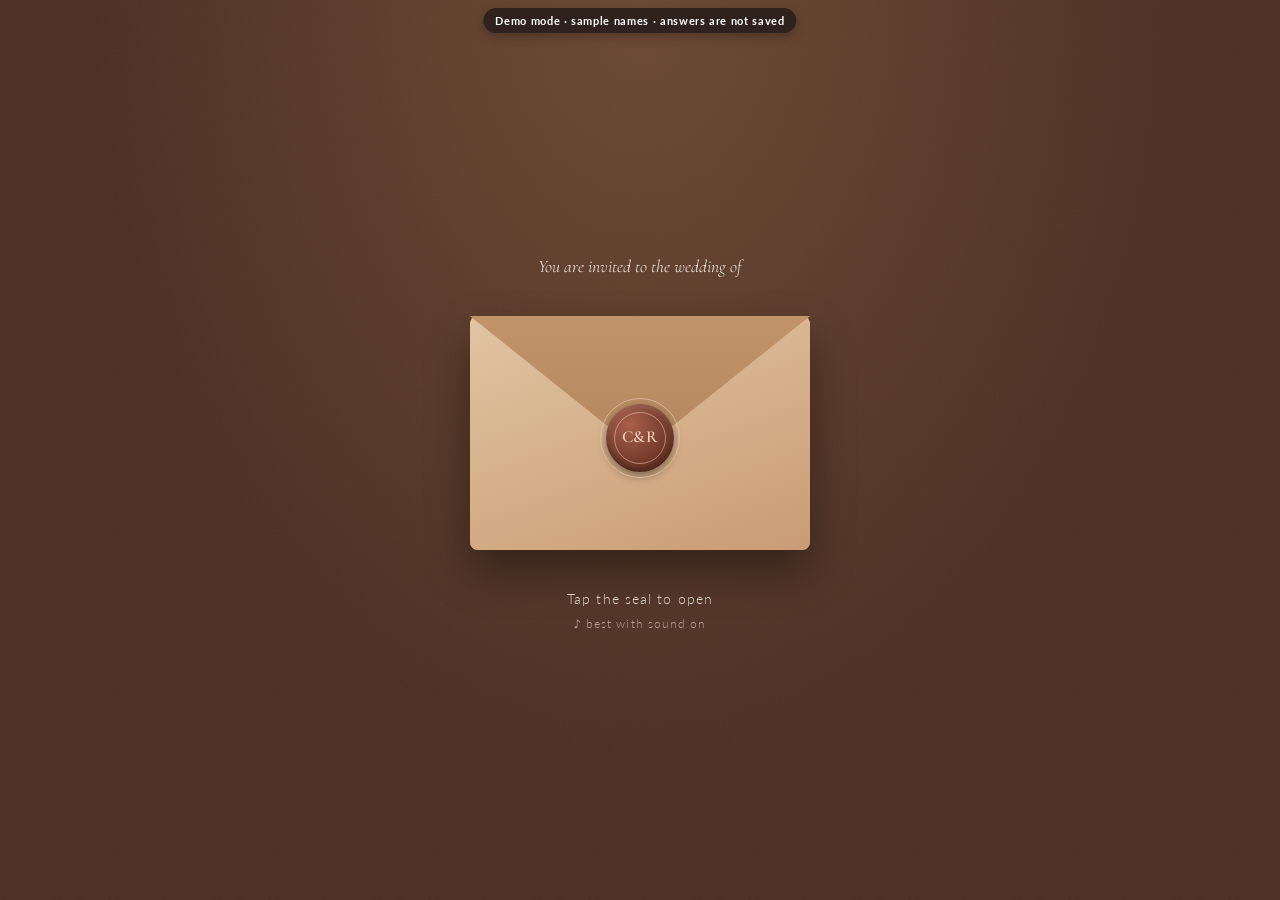
==== commit 01ba2888: "Add song, castle photo, entourage outfit drawings; smoother envelope - Background music: Beautiful i" ====
--- a/index.html
+++ b/index.html
@@ -26,9 +26,9 @@
       <div class="envelope" id="envelope">
         <div class="envelope__back"></div>
         <div class="envelope__letter">
-          <span class="script">Carol</span>
-          <span class="amp">&amp;</span>
-          <span class="script">Ranel</span>
+          <span class="letter__small">You're invited</span>
+          <span class="letter__names"><span class="script">Carol</span><span class="amp">&amp;</span><span class="script">Ranel</span></span>
+          <span class="letter__date">11 · 14 · 2026</span>
         </div>
         <div class="envelope__front"></div>
         <div class="envelope__flap"></div>
@@ -255,35 +255,59 @@
     <section class="section attire">
       <p class="kicker reveal">What to wear</p>
       <h2 class="script reveal">Dress code</h2>
-      <div class="swatches reveal">
+      <div class="swatches reveal" aria-label="Wedding colors">
         <span style="--c:#efe6e3" title="Blush cream"></span>
         <span style="--c:#c08a7c" title="Rose brown"></span>
         <span style="--c:#6b4134" title="Chocolate"></span>
         <span style="--c:#2f211c" title="Espresso"></span>
       </div>
-      <div class="attire-grid">
-        <article class="paper attire-card reveal">
-          <h3>Female Guests</h3>
-          <p>A formal dress or formal outfit in colors that match our wedding theme.</p>
-        </article>
-        <article class="paper attire-card reveal">
-          <h3>Male Guests</h3>
-          <p>A long-sleeved polo or formal polo shirt in colors that match our wedding theme.</p>
-        </article>
-        <article class="paper attire-card reveal">
-          <h3>Female Entourage</h3>
-          <p>A floor-length formal dress in a light brown shade.</p>
-        </article>
-        <article class="paper attire-card reveal">
-          <h3>Male Entourage</h3>
-          <p>A long-sleeved formal coat in light brown or black shades.</p>
-        </article>
+      <p class="swatch-label reveal">Our color theme</p>
+
+      <!-- Guests -->
+      <div class="attire-group">
+        <p class="attire-group__title reveal">For our guests</p>
+        <div class="attire-grid">
+          <article class="paper attire-card reveal">
+            <h3>Ladies</h3>
+            <p>A formal dress or formal outfit in colors that match our wedding theme.</p>
+          </article>
+          <article class="paper attire-card reveal">
+            <h3>Gentlemen</h3>
+            <p>A long-sleeved polo or formal polo shirt in colors that match our wedding theme.</p>
+          </article>
+        </div>
+      </div>
+
+      <!-- Entourage -->
+      <div class="attire-group">
+        <p class="attire-group__title reveal">For our entourage</p>
+        <div class="attire-grid attire-grid--entourage">
+          <article class="paper attire-card attire-card--figs reveal">
+            <div class="attire-figs">
+              <img src="assets/dress-code/female-1.webp" alt="Floor-length gown in rust brown" loading="lazy" />
+              <img src="assets/dress-code/female-2.webp" alt="Floor-length off-shoulder gown in light brown" loading="lazy" />
+            </div>
+            <h3>Female Entourage</h3>
+            <p>A floor-length formal dress in a light brown shade.</p>
+          </article>
+          <article class="paper attire-card attire-card--figs reveal">
+            <div class="attire-figs">
+              <img src="assets/dress-code/male-1.webp" alt="Long-sleeved formal suit in light brown" loading="lazy" />
+              <img src="assets/dress-code/male-2.webp" alt="Long-sleeved formal suit in black" loading="lazy" />
+            </div>
+            <h3>Male Entourage</h3>
+            <p>A long-sleeved formal coat in light brown or black shades.</p>
+          </article>
+        </div>
       </div>
     </section>
 
     <section class="section gallery">
       <div class="gallery__photo reveal">
-        <img src="assets/photos/photo-3.jpg" alt="Carol and Ranel" data-placeholder="Photo 3" />
+        <img src="assets/photos/photo-3.jpg" alt="Carol and Ranel at Hong Kong Disneyland" data-placeholder="Photo 3" loading="lazy" />
+      </div>
+      <div class="gallery__photo gallery__photo--night reveal">
+        <img src="assets/photos/photo-4.jpg" alt="Carol and Ranel in front of the castle at night" data-placeholder="Photo 4" loading="lazy" />
       </div>
     </section>
 
--- a/styles.css
+++ b/styles.css
@@ -115,28 +115,37 @@
 .intro__hint { margin-top: 2.4rem; font-size: .85rem; letter-spacing: .08em; opacity: .85; animation: pulse 2.4s ease-in-out infinite; }
 .hint-sound { display: block; font-size: .72rem; opacity: .7; margin-top: .3rem; }
 
-.envelope { position: relative; width: min(84vw, 340px); aspect-ratio: 1.45; margin: 0 auto; perspective: 900px; animation: fadeUp 1.2s .5s both; }
+.envelope {
+  position: relative; width: min(84vw, 340px); aspect-ratio: 1.45; margin: 0 auto;
+  perspective: 1100px; transform-style: preserve-3d;
+  animation: fadeUp 1.2s .5s both, float 4.5s 1.7s ease-in-out infinite;
+}
+.envelope.opening { animation-play-state: paused; }
 .envelope__back, .envelope__front, .envelope__flap { position: absolute; inset: 0; }
-.envelope__back { background: #c8a47c var(--grain); border-radius: 8px; box-shadow: 0 18px 40px rgba(0,0,0,.35); }
+.envelope__back { background: #c9a27c var(--grain); border-radius: 8px; box-shadow: 0 22px 44px rgba(0, 0, 0, .38); transition: box-shadow 1s; }
 .envelope__front {
-  background: linear-gradient(160deg, #d9bb93, #c49a6c) ;
+  background: linear-gradient(160deg, #e2c4a2, #c99c74);
   clip-path: polygon(0 0, 50% 55%, 100% 0, 100% 100%, 0 100%);
   border-radius: 8px; z-index: 3;
 }
 .envelope__flap {
-  background: linear-gradient(180deg, #b98e60, #a87b51);
+  background: linear-gradient(180deg, #c0936a, #ad7f58);
   clip-path: polygon(0 0, 100% 0, 50% 58%);
-  transform-origin: top; z-index: 4;
-  transition: transform .8s cubic-bezier(.6, 0, .3, 1), z-index 0s .4s;
+  transform-origin: 50% 0; z-index: 4; backface-visibility: visible;
+  /* z-index drops behind the card exactly when the flap passes upright */
+  transition: transform 1s cubic-bezier(.45, 0, .2, 1), filter 1s, z-index 0s .5s;
 }
 .envelope__letter {
   position: absolute; left: 7%; right: 7%; top: 8%; bottom: 8%; z-index: 2;
   background: var(--paper) var(--grain); border-radius: 6px;
-  display: flex; align-items: center; justify-content: center; gap: .4rem; flex-wrap: wrap;
-  color: var(--bark); font-size: 2rem;
-  transition: transform 1s cubic-bezier(.3, 1.3, .5, 1) .6s;
-}
-.envelope__letter .amp { font-family: var(--serif); font-style: italic; font-size: 1.4rem; color: var(--caramel); }
+  display: flex; flex-direction: column; align-items: center; justify-content: center; gap: .1rem;
+  color: var(--bark); box-shadow: 0 -2px 10px rgba(0, 0, 0, .08);
+  transition: transform 1.3s cubic-bezier(.22, 1, .36, 1), box-shadow 1.3s;
+}
+.letter__small { font-family: var(--sans); font-size: .58rem; font-weight: 700; letter-spacing: .3em; text-transform: uppercase; color: var(--terracotta); }
+.letter__names { display: flex; align-items: baseline; gap: .35rem; font-size: 2rem; line-height: 1.2; }
+.envelope__letter .amp { font-family: var(--serif); font-style: italic; font-size: 1.3rem; color: var(--gold); }
+.letter__date { font-family: var(--serif); font-size: .85rem; letter-spacing: .18em; color: var(--walnut); }
 .seal {
   position: absolute; left: 50%; top: 52%; z-index: 5;
   width: 68px; height: 68px; margin: -34px 0 0 -34px; border: 0; border-radius: 50%;
@@ -144,13 +153,27 @@
   box-shadow: 0 4px 10px rgba(0,0,0,.4), inset 0 -3px 6px rgba(0,0,0,.35), inset 0 3px 4px rgba(255,255,255,.15);
   color: #f1d3bf; font-family: var(--serif); font-weight: 600; font-size: 1.05rem; letter-spacing: .02em;
   animation: sealBeat 2.4s ease-in-out infinite;
-  transition: transform .5s, opacity .5s;
+}
+.seal::after { /* soft ripple inviting a tap */
+  content: ""; position: absolute; inset: -6px; border-radius: 50%; border: 1.5px solid rgba(241, 211, 191, .55);
+  animation: ripple 2.4s ease-out infinite;
 }
 .seal span { display: grid; place-items: center; width: 52px; height: 52px; margin: auto; border: 1.5px solid rgba(241, 211, 191, .5); border-radius: 50%; }
-.envelope.open .seal { transform: scale(0) rotate(90deg); opacity: 0; animation: none; }
-.envelope.open .envelope__flap { transform: rotateX(180deg); z-index: 1; }
-.envelope.open .envelope__letter { transform: translateY(-58%); }
-
+
+/* opening sequence (classes added one after another by app.js) */
+.envelope.opening .seal { animation: sealOff .55s cubic-bezier(.5, 0, .7, .4) forwards; pointer-events: none; }
+.envelope.opening .seal::after { animation: none; opacity: 0; }
+.envelope.flap .envelope__flap { transform: rotateX(180deg); z-index: 1; filter: brightness(.88); }
+.envelope.rise .envelope__letter { transform: translateY(-62%) scale(1.04); box-shadow: 0 14px 30px rgba(0, 0, 0, .28); }
+.envelope.rise .envelope__back { box-shadow: 0 30px 50px rgba(0, 0, 0, .3); }
+.intro.opening .intro__hint, .intro.opening .intro__kicker { opacity: 0 !important; transform: translateY(8px); transition: opacity .5s, transform .5s; animation: none; }
+.intro__inner { transition: transform 1.1s cubic-bezier(.6, 0, .35, 1), opacity 1s ease, filter 1s ease; }
+.intro.exit .intro__inner { transform: scale(1.22) translateY(-3%); opacity: 0; filter: blur(4px); }
+.intro { transition: opacity 1.1s ease .15s, visibility 1.25s; }
+
+@keyframes float { 0%, 100% { transform: translateY(0); } 50% { transform: translateY(-8px); } }
+@keyframes ripple { 0% { transform: scale(.9); opacity: .8; } 100% { transform: scale(1.5); opacity: 0; } }
+@keyframes sealOff { 30% { transform: scale(1.18); } 100% { transform: scale(0) rotate(120deg); opacity: 0; } }
 @keyframes sealBeat { 0%, 100% { transform: scale(1); } 50% { transform: scale(1.08); } }
 @keyframes pulse { 0%, 100% { opacity: .5; } 50% { opacity: 1; } }
 @keyframes fadeUp { from { opacity: 0; transform: translateY(24px); } to { opacity: 1; transform: none; } }
@@ -750,3 +773,113 @@
 /* give the script letters room so the shine doesn't clip their swashes */
 .hero__names .script { padding: .18em .22em .12em; margin: -.18em -.22em -.12em; }
 .attire-card h3 { font-size: .64rem; letter-spacing: .12em; white-space: nowrap; }
+
+/* ============ Revisions: spacing, bands, photo hero ============ */
+/* hero: names sit in the sky above the couple, with a soft shade behind them */
+.hero__photo img { object-position: 50% 100%; }
+.hero::after { background: linear-gradient(180deg, rgba(47, 33, 28, .8) 0%, rgba(47, 33, 28, .6) 30%, rgba(47, 33, 28, .35) 45%, rgba(47, 33, 28, 0) 62%, rgba(47, 33, 28, 0) 82%, rgba(47, 33, 28, .45) 100%); }
+.hero__text { top: max(9vh, calc(env(safe-area-inset-top) + 48px)); bottom: auto; }
+.hero__names .script { text-shadow: 0 2px 18px rgba(0, 0, 0, .45); }
+.hero__date, .hero__place { text-shadow: 0 1px 10px rgba(0, 0, 0, .5); }
+/* more room between the names and the ampersand */
+.hero__names { gap: .15em; line-height: 1; }
+.hero__names .amp { font-size: 2.1rem; margin: .1em 0; }
+@media (min-width: 760px) { .hero__names { gap: 1.6rem; } .hero__names .amp { margin: 0; } }
+
+/* sub-headings: easier to read and further from the heading */
+.section .kicker, .gate .kicker, .modal .kicker {
+  display: inline-flex; align-items: center; gap: 10px; margin-bottom: .9rem;
+  font-weight: 700; letter-spacing: .24em; color: #9a5636;
+}
+.section .kicker::before, .section .kicker::after { content: ""; width: 22px; height: 1px; background: currentColor; opacity: .55; }
+.entourage .kicker, .countdown .kicker { color: #f1d9b8; }
+
+/* countdown: a warm band of its own */
+.countdown {
+  max-width: none; padding: 46px 16px 54px;
+  background: linear-gradient(135deg, var(--bark), var(--walnut) 55%, var(--terracotta));
+  box-shadow: inset 0 10px 24px -14px rgba(0, 0, 0, .5);
+}
+.countdown .timer div {
+  background: rgba(255, 250, 246, .1); border: 1px solid rgba(255, 236, 210, .3); border-top: 3px solid var(--gold);
+  box-shadow: 0 8px 20px rgba(0, 0, 0, .18); backdrop-filter: blur(2px);
+}
+.countdown .timer b { color: #fff6ec; }
+.countdown .timer small { color: #f1d9b8; }
+
+/* story: photo + text side by side only when the heading fits on one line */
+@media (min-width: 760px) and (max-width: 959px) {
+  .story { grid-template-columns: 1fr; text-align: center; }
+}
+@media (min-width: 960px) {
+  .story { max-width: 1000px; grid-template-columns: 360px 1fr; gap: 56px; text-align: left; }
+  .story__text h2.script { white-space: nowrap; }
+  .story__text h2.script.reveal::after { margin-left: 0; }
+}
+.story__photo img { object-position: 50% 85%; }
+.gallery__photo img { object-position: 50% 70%; }
+
+/* details: "Open in Maps" buttons line up at the bottom of each card */
+.details .detail { display: flex; flex-direction: column; align-items: center; }
+.details .detail .btn { margin-top: auto; }
+
+/* dress code: its own blush band so it doesn't blend into the questions */
+.attire {
+  position: relative; max-width: none; margin: 40px 0;
+  background: #efd9cd var(--grain);
+}
+.attire > * { max-width: 760px; margin-left: auto; margin-right: auto; }
+.attire::before, .attire::after { content: ""; position: absolute; left: 0; right: 0; height: 40px; background-size: 100% 100%; pointer-events: none; }
+.attire::before { top: -39px; background-image: url("data:image/svg+xml;utf8,<svg xmlns='http://www.w3.org/2000/svg' viewBox='0 0 1200 40' preserveAspectRatio='none'><path d='M0 40 C 180 0 320 34 480 18 C 640 2 760 30 960 14 C 1080 4 1160 18 1200 22 L1200 40 Z' fill='%23efd9cd'/></svg>"); }
+.attire::after { bottom: -39px; background-image: url("data:image/svg+xml;utf8,<svg xmlns='http://www.w3.org/2000/svg' viewBox='0 0 1200 40' preserveAspectRatio='none'><path d='M0 40 C 180 0 320 34 480 18 C 640 2 760 30 960 14 C 1080 4 1160 18 1200 22 L1200 40 Z' fill='%23efd9cd' transform='translate(0 40) scale(1 -1)'/></svg>"); }
+.attire .attire-card { background: var(--paper); }
+.hero__date { font-weight: 600; }
+.hero__date, .hero__place { text-shadow: 0 1px 3px rgba(0, 0, 0, .55), 0 2px 16px rgba(0, 0, 0, .55); }
+.hero__place { opacity: 1; }
+
+/* ============ Dress code: guests and entourage as separate groups ============ */
+.swatch-label { margin-top: -.4rem; margin-bottom: 0; font-size: .74rem; letter-spacing: .14em; text-transform: uppercase; color: var(--walnut); }
+.attire-group { margin-top: 2.2rem; }
+.attire-group__title {
+  display: flex; align-items: center; justify-content: center; gap: 12px; margin: 0 0 1rem;
+  font-family: var(--script); font-size: 2.1rem; line-height: 1.1; color: var(--bark);
+}
+.attire-group__title::before, .attire-group__title::after { content: ""; flex: 0 1 60px; height: 1px; background: linear-gradient(90deg, transparent, var(--gold)); }
+.attire-group__title::after { background: linear-gradient(90deg, var(--gold), transparent); }
+.attire-grid { grid-template-columns: 1fr 1fr; }
+.attire-grid--entourage { grid-template-columns: 1fr; gap: 14px; }
+.attire-card--figs { padding: 18px 14px 20px; }
+.attire-figs {
+  position: relative; display: flex; justify-content: center; align-items: flex-end; gap: 6%;
+  height: 270px; margin: 0 0 14px; padding-top: 10px;
+}
+.attire-figs::before { /* soft arch backdrop behind the figures */
+  content: ""; position: absolute; left: 12%; right: 12%; top: 0; bottom: 0; border-radius: 999px 999px 18px 18px;
+  background: radial-gradient(ellipse at 50% 35%, #fff, var(--blush) 75%);
+  box-shadow: inset 0 0 0 1px rgba(201, 160, 99, .35);
+}
+.attire-figs img {
+  position: relative; height: 100%; width: auto; max-width: 45%; object-fit: contain;
+  filter: drop-shadow(0 8px 10px rgba(75, 47, 36, .18));
+  transform-origin: 50% 100%; opacity: 0; transform: translateY(14px) scale(.96);
+  transition: opacity .8s ease, transform 1s cubic-bezier(.3, 1.3, .5, 1);
+}
+.attire-card.in .attire-figs img { opacity: 1; transform: none; }
+.attire-card.in .attire-figs img:nth-child(2) { transition-delay: .18s; }
+.attire-card.in .attire-figs img:hover { transform: translateY(-4px); }
+@media (min-width: 760px) {
+  .attire-grid--entourage { grid-template-columns: 1fr 1fr; }
+  .attire-figs { height: 300px; }
+}
+
+/* ============ Closing photos: two tilted prints ============ */
+.gallery { display: grid; justify-items: center; gap: 0; padding-bottom: 40px; }
+.gallery__photo { width: 86%; max-width: 380px; }
+.gallery__photo--night { margin-top: -30px; z-index: 7; }
+.gallery__photo--night.reveal { transform: rotate(-5deg) translateY(30px); }
+.gallery__photo--night.reveal.in { transform: rotate(3deg); }
+.gallery__photo.reveal.in:not(.gallery__photo--night) { transform: rotate(-3deg); }
+@media (min-width: 760px) {
+  .gallery { grid-template-columns: 1fr 1fr; max-width: 860px; gap: 28px; align-items: center; }
+  .gallery__photo--night { margin-top: 40px; }
+}
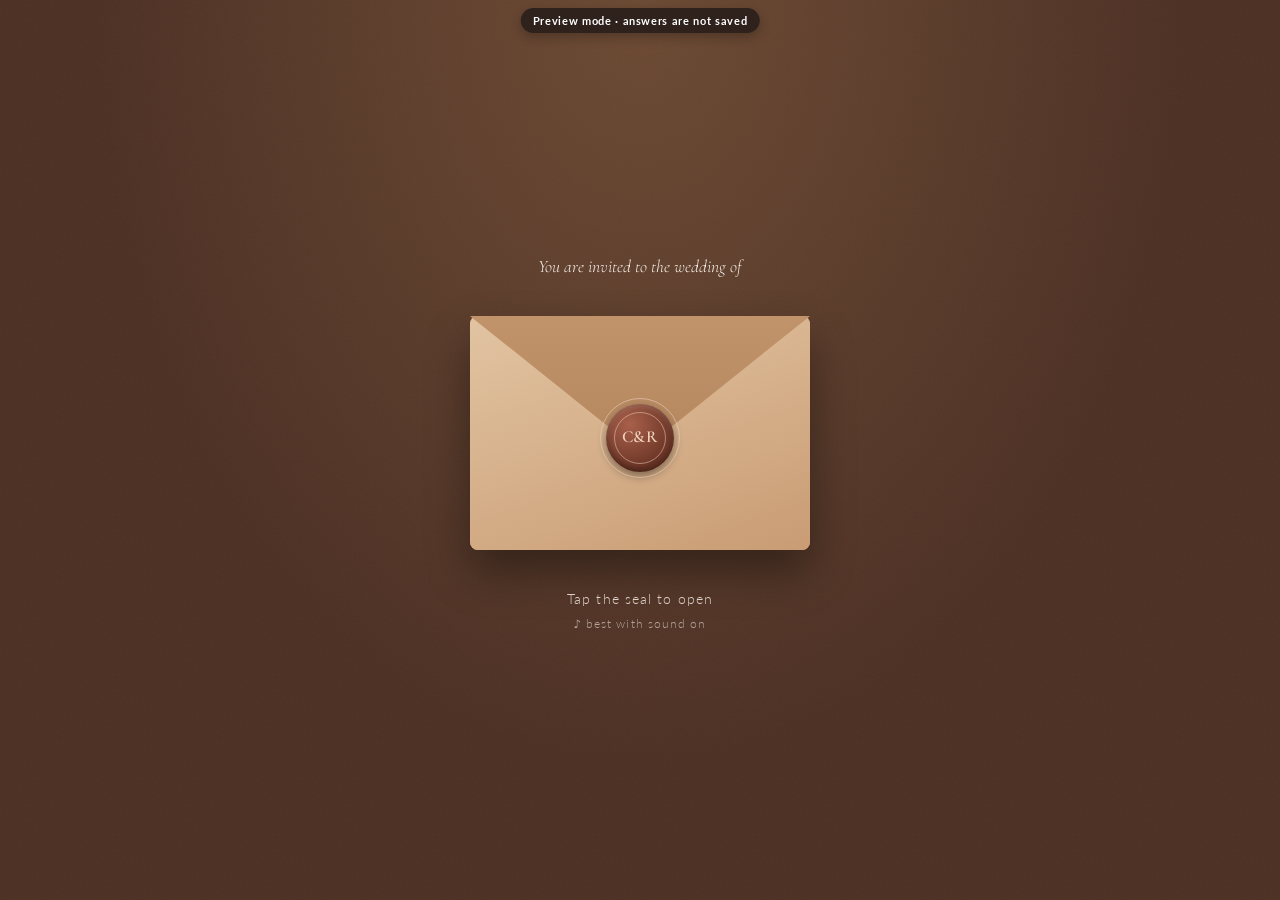
==== commit 64f05a39: "Guest outfit drawings, photos after Gift/Snap, slower envelope, RSVP fixes - Envelope: slower, calme" ====
--- a/index.html
+++ b/index.html
@@ -48,7 +48,11 @@
       <div class="twig" aria-hidden="true"></div>
       <p class="kicker">Kindly confirm your attendance</p>
       <h1 class="script gate__title">Find your name</h1>
-      <p class="muted lead">Search your first or last name to confirm your attendance.</p>
+      <div class="mode" role="radiogroup" aria-label="Have you sent your RSVP?">
+        <button type="button" class="mode__btn" data-mode="new" role="radio" aria-checked="true">I haven't RSVP'd yet</button>
+        <button type="button" class="mode__btn" data-mode="done" role="radio" aria-checked="false">I already RSVP'd</button>
+      </div>
+      <p class="muted lead" id="lead">Search your first or last name to confirm your attendance.</p>
 
       <div class="search">
         <svg class="search__icon" viewBox="0 0 24 24" aria-hidden="true"><path d="M10.5 3a7.5 7.5 0 0 1 5.96 12.06l4.24 4.24-1.4 1.4-4.24-4.24A7.5 7.5 0 1 1 10.5 3Zm0 2a5.5 5.5 0 1 0 0 11 5.5 5.5 0 0 0 0-11Z"/></svg>
@@ -64,7 +68,6 @@
         <p>As much as we adore your little ones, our celebration will be <strong>adults only</strong>. Thank you for understanding!</p>
       </div>
 
-      <p class="small muted already">Already sent your RSVP? Just search your name again to see your answers and the wedding details.</p>
 
       <div class="help">
         <p class="muted">Can't find your name? Call or message us:</p>
@@ -98,6 +101,7 @@
       <div id="seatIcons" class="seat-icons" aria-hidden="true"></div>
 
       <p class="question" id="question">Who will be celebrating with us?</p>
+      <p class="invite-note" id="inviteNote" hidden></p>
       <p class="small muted hint" id="questionHint">Answer for yourself and anyone you know.<br />Leave the rest blank so they can answer themselves.</p>
       <ul id="people" class="people"></ul>
 
@@ -266,12 +270,20 @@
       <!-- Guests -->
       <div class="attire-group">
         <p class="attire-group__title reveal">For our guests</p>
-        <div class="attire-grid">
-          <article class="paper attire-card reveal">
+        <div class="attire-grid attire-grid--entourage">
+          <article class="paper attire-card attire-card--figs reveal">
+            <div class="attire-figs">
+              <img src="assets/dress-code/guest-female-1.webp" alt="One-shoulder dress in light brown" loading="lazy" />
+              <img src="assets/dress-code/guest-female-2.webp" alt="Brown blazer with cream top and trousers" loading="lazy" />
+            </div>
             <h3>Ladies</h3>
             <p>A formal dress or formal outfit in colors that match our wedding theme.</p>
           </article>
-          <article class="paper attire-card reveal">
+          <article class="paper attire-card attire-card--figs reveal">
+            <div class="attire-figs">
+              <img src="assets/dress-code/guest-male-1.webp" alt="Long-sleeved white shirt with brown trousers" loading="lazy" />
+              <img src="assets/dress-code/guest-male-2.webp" alt="Brown polo shirt with cream trousers" loading="lazy" />
+            </div>
             <h3>Gentlemen</h3>
             <p>A long-sleeved polo or formal polo shirt in colors that match our wedding theme.</p>
           </article>
@@ -302,15 +314,6 @@
       </div>
     </section>
 
-    <section class="section gallery">
-      <div class="gallery__photo reveal">
-        <img src="assets/photos/photo-3.jpg" alt="Carol and Ranel at Hong Kong Disneyland" data-placeholder="Photo 3" loading="lazy" />
-      </div>
-      <div class="gallery__photo gallery__photo--night reveal">
-        <img src="assets/photos/photo-4.jpg" alt="Carol and Ranel in front of the castle at night" data-placeholder="Photo 4" loading="lazy" />
-      </div>
-    </section>
-
     <section class="section notes">
       <article class="paper detail reveal">
         <div class="detail__icon" aria-hidden="true"><svg viewBox="0 0 48 48" fill="none" stroke="currentColor" stroke-width="1.6" stroke-linecap="round" stroke-linejoin="round"><rect x="8" y="18" width="32" height="8" rx="1.5"/><path d="M11 26v15h26V26"/><path d="M24 18v23"/><path d="M24 18c-3-6-11-8-11-3 0 3 6 3 11 3zM24 18c3-6 11-8 11-3 0 3-6 3-11 3z"/></svg></div>
@@ -326,6 +329,22 @@
       </article>
     </section>
 
+    <div class="section-divider reveal" aria-hidden="true"><span></span></div>
+
+    <section class="section gallery">
+      <div class="gallery__head">
+        <p class="kicker reveal">Our little adventures</p>
+        <h2 class="script reveal">A little bit of magic</h2>
+        <p class="gallery__lead reveal">Every love story is special, but ours came with castles, fireworks and a whole lot of joy. Here's to our happily ever after!</p>
+      </div>
+      <div class="gallery__photo reveal">
+        <img src="assets/photos/photo-3.jpg" alt="Carol and Ranel at Hong Kong Disneyland" data-placeholder="Photo 3" loading="lazy" />
+      </div>
+      <div class="gallery__photo gallery__photo--night reveal">
+        <img src="assets/photos/photo-4.jpg" alt="Carol and Ranel in front of the castle at night" data-placeholder="Photo 4" loading="lazy" />
+      </div>
+    </section>
+
     <section class="section faq">
       <p class="kicker reveal">Good to know</p>
       <h2 class="script reveal">Questions</h2>
--- a/styles.css
+++ b/styles.css
@@ -117,7 +117,7 @@
 
 .envelope {
   position: relative; width: min(84vw, 340px); aspect-ratio: 1.45; margin: 0 auto;
-  perspective: 1100px; transform-style: preserve-3d;
+  perspective: 1100px;
   animation: fadeUp 1.2s .5s both, float 4.5s 1.7s ease-in-out infinite;
 }
 .envelope.opening { animation-play-state: paused; }
@@ -133,14 +133,14 @@
   clip-path: polygon(0 0, 100% 0, 50% 58%);
   transform-origin: 50% 0; z-index: 4; backface-visibility: visible;
   /* z-index drops behind the card exactly when the flap passes upright */
-  transition: transform 1s cubic-bezier(.45, 0, .2, 1), filter 1s, z-index 0s .5s;
+  transition: transform 1.5s cubic-bezier(.45, 0, .25, 1), filter 1.5s, z-index 0s .75s;
 }
 .envelope__letter {
   position: absolute; left: 7%; right: 7%; top: 8%; bottom: 8%; z-index: 2;
   background: var(--paper) var(--grain); border-radius: 6px;
   display: flex; flex-direction: column; align-items: center; justify-content: center; gap: .1rem;
   color: var(--bark); box-shadow: 0 -2px 10px rgba(0, 0, 0, .08);
-  transition: transform 1.3s cubic-bezier(.22, 1, .36, 1), box-shadow 1.3s;
+  transition: transform 1.9s cubic-bezier(.22, 1, .36, 1), box-shadow 1.9s;
 }
 .letter__small { font-family: var(--sans); font-size: .58rem; font-weight: 700; letter-spacing: .3em; text-transform: uppercase; color: var(--terracotta); }
 .letter__names { display: flex; align-items: baseline; gap: .35rem; font-size: 2rem; line-height: 1.2; }
@@ -161,15 +161,15 @@
 .seal span { display: grid; place-items: center; width: 52px; height: 52px; margin: auto; border: 1.5px solid rgba(241, 211, 191, .5); border-radius: 50%; }
 
 /* opening sequence (classes added one after another by app.js) */
-.envelope.opening .seal { animation: sealOff .55s cubic-bezier(.5, 0, .7, .4) forwards; pointer-events: none; }
+.envelope.opening .seal { animation: sealOff .8s cubic-bezier(.5, 0, .7, .4) forwards; pointer-events: none; }
 .envelope.opening .seal::after { animation: none; opacity: 0; }
 .envelope.flap .envelope__flap { transform: rotateX(180deg); z-index: 1; filter: brightness(.88); }
 .envelope.rise .envelope__letter { transform: translateY(-62%) scale(1.04); box-shadow: 0 14px 30px rgba(0, 0, 0, .28); }
 .envelope.rise .envelope__back { box-shadow: 0 30px 50px rgba(0, 0, 0, .3); }
-.intro.opening .intro__hint, .intro.opening .intro__kicker { opacity: 0 !important; transform: translateY(8px); transition: opacity .5s, transform .5s; animation: none; }
-.intro__inner { transition: transform 1.1s cubic-bezier(.6, 0, .35, 1), opacity 1s ease, filter 1s ease; }
+.intro.opening .intro__hint, .intro.opening .intro__kicker { opacity: 0 !important; transform: translateY(8px); transition: opacity .8s, transform .8s; animation: none; }
+.intro__inner { transition: transform 1.6s cubic-bezier(.6, 0, .35, 1), opacity 1.4s ease, filter 1.4s ease; }
 .intro.exit .intro__inner { transform: scale(1.22) translateY(-3%); opacity: 0; filter: blur(4px); }
-.intro { transition: opacity 1.1s ease .15s, visibility 1.25s; }
+.intro { transition: opacity 1.5s ease .25s, visibility 1.75s; }
 
 @keyframes float { 0%, 100% { transform: translateY(0); } 50% { transform: translateY(-8px); } }
 @keyframes ripple { 0% { transform: scale(.9); opacity: .8; } 100% { transform: scale(1.5); opacity: 0; } }
@@ -883,3 +883,24 @@
   .gallery { grid-template-columns: 1fr 1fr; max-width: 860px; gap: 28px; align-items: center; }
   .gallery__photo--night { margin-top: 40px; }
 }
+
+/* ============ Divider between Gift/Snap and the photos ============ */
+.section-divider { display: flex; align-items: center; gap: 14px; max-width: 560px; margin: 12px auto; padding: 0 16px; }
+.section-divider::before, .section-divider::after { content: ""; flex: 1; height: 1px; }
+.section-divider::before { background: linear-gradient(90deg, transparent, var(--gold)); }
+.section-divider::after { background: linear-gradient(90deg, var(--gold), transparent); }
+.section-divider span { flex: none; width: 150px; height: 24px; background: var(--orn-divider) center / contain no-repeat; }
+
+/* ============ Photos with a playful title ============ */
+.gallery { padding-top: 48px; }
+.gallery__head { grid-column: 1 / -1; margin-bottom: 18px; }
+.gallery__lead { max-width: 440px; margin: 0 auto; font-family: var(--serif); font-size: 1.15rem; line-height: 1.55; color: var(--bark); }
+
+/* ============ "I haven't RSVP'd yet" / "I already RSVP'd" ============ */
+.mode { display: grid; grid-template-columns: 1fr 1fr; gap: 4px; padding: 4px; margin: .4rem 0 .9rem; border-radius: 999px; background: var(--blush); }
+.mode__btn {
+  border: 0; border-radius: 999px; padding: 11px 8px; background: transparent;
+  font-size: .78rem; font-weight: 700; letter-spacing: .02em; color: var(--walnut); transition: background .25s, color .25s, box-shadow .25s;
+}
+.mode__btn[aria-checked="true"] { background: linear-gradient(135deg, var(--walnut), var(--terracotta)); color: var(--cream); box-shadow: 0 4px 12px rgba(185, 115, 79, .3); }
+.invite-note { margin: -.2rem 0 1rem; padding: 10px 14px; border-radius: 12px; background: rgba(241, 223, 214, .7); color: var(--walnut); font-size: .9rem; line-height: 1.45; }
